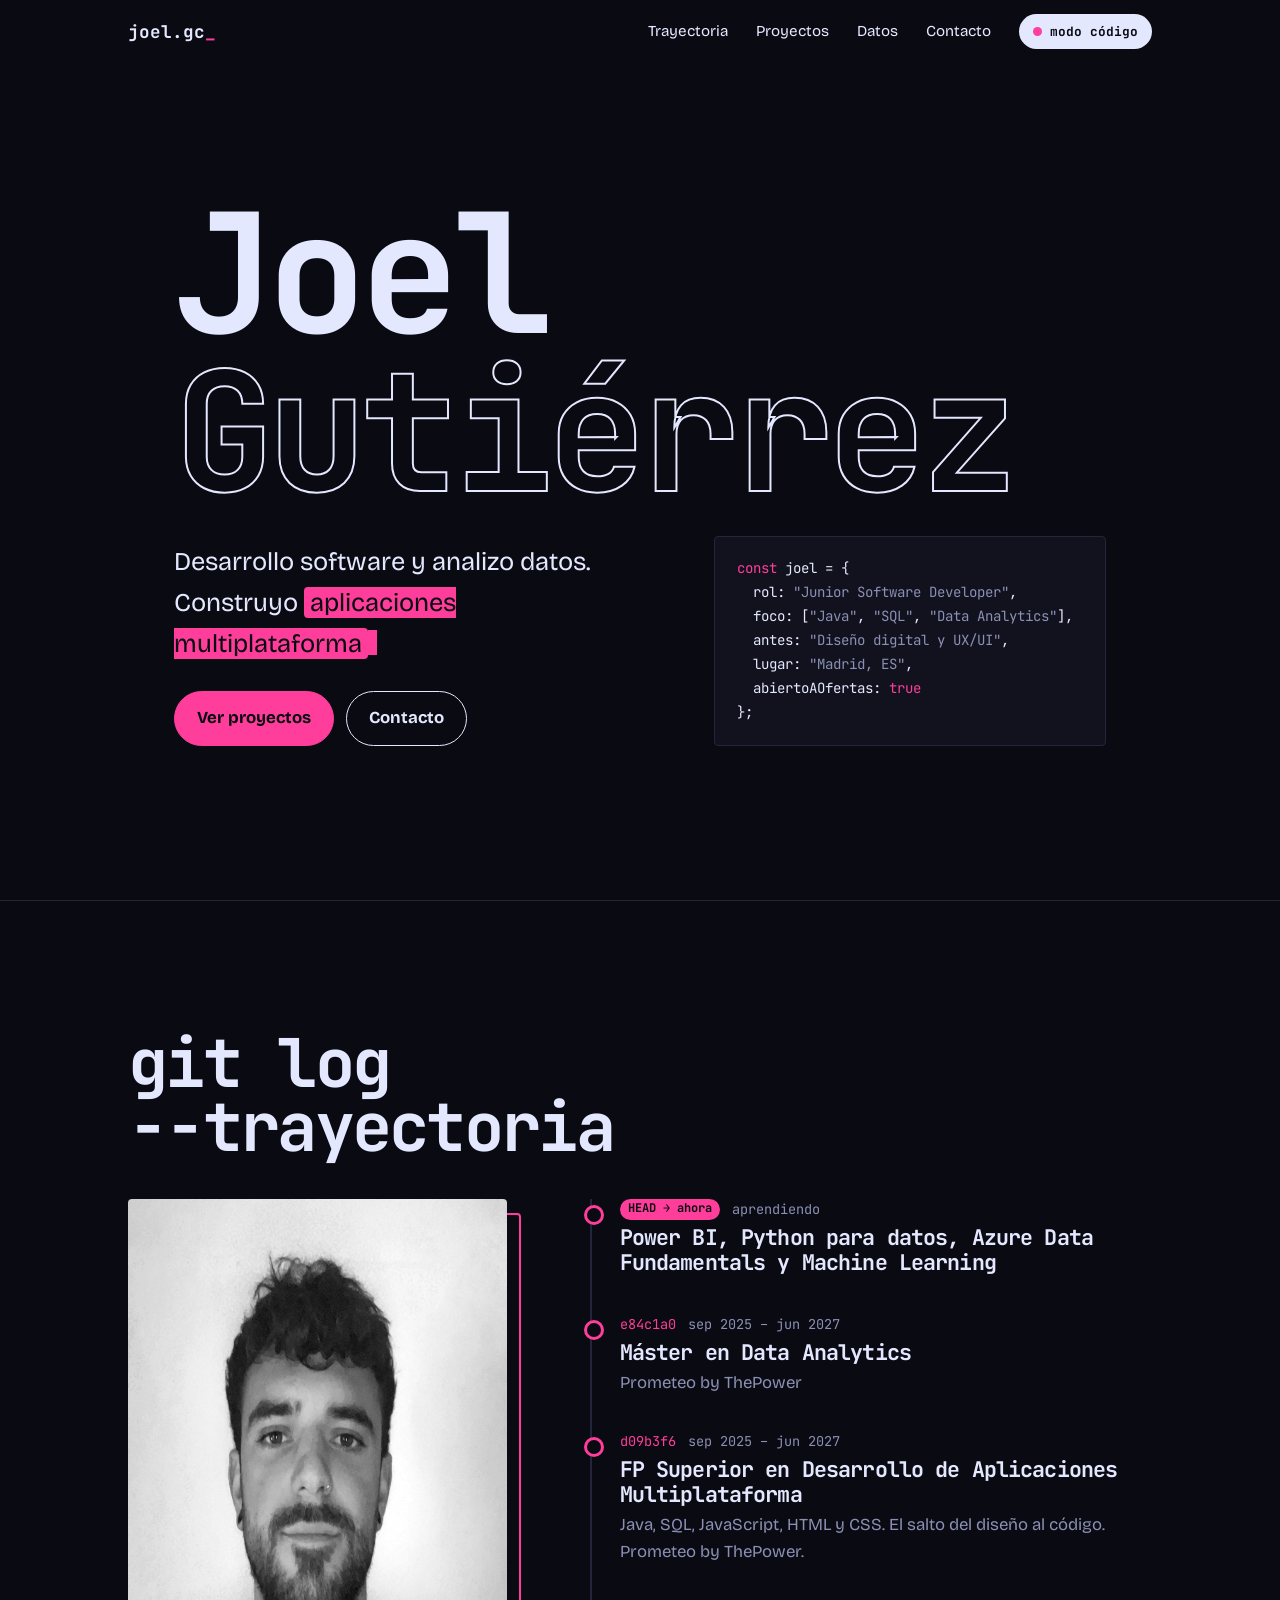
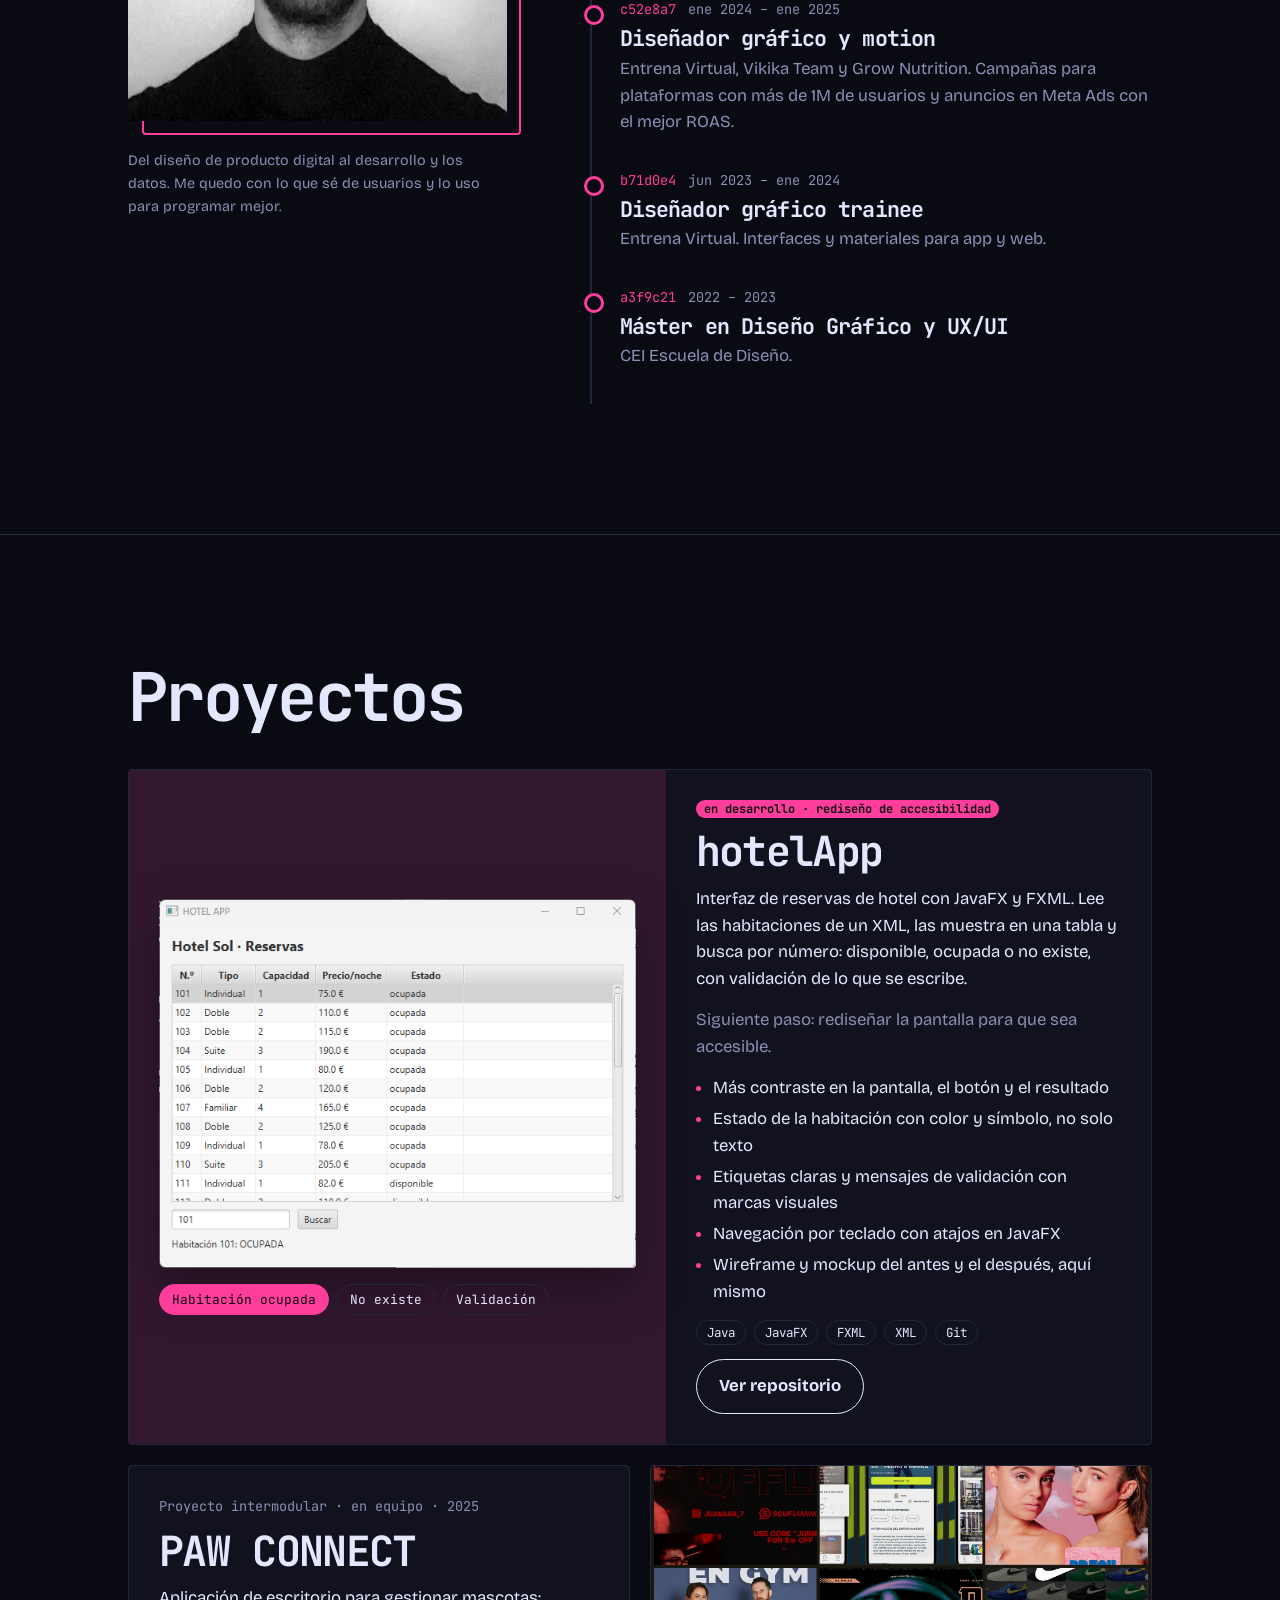
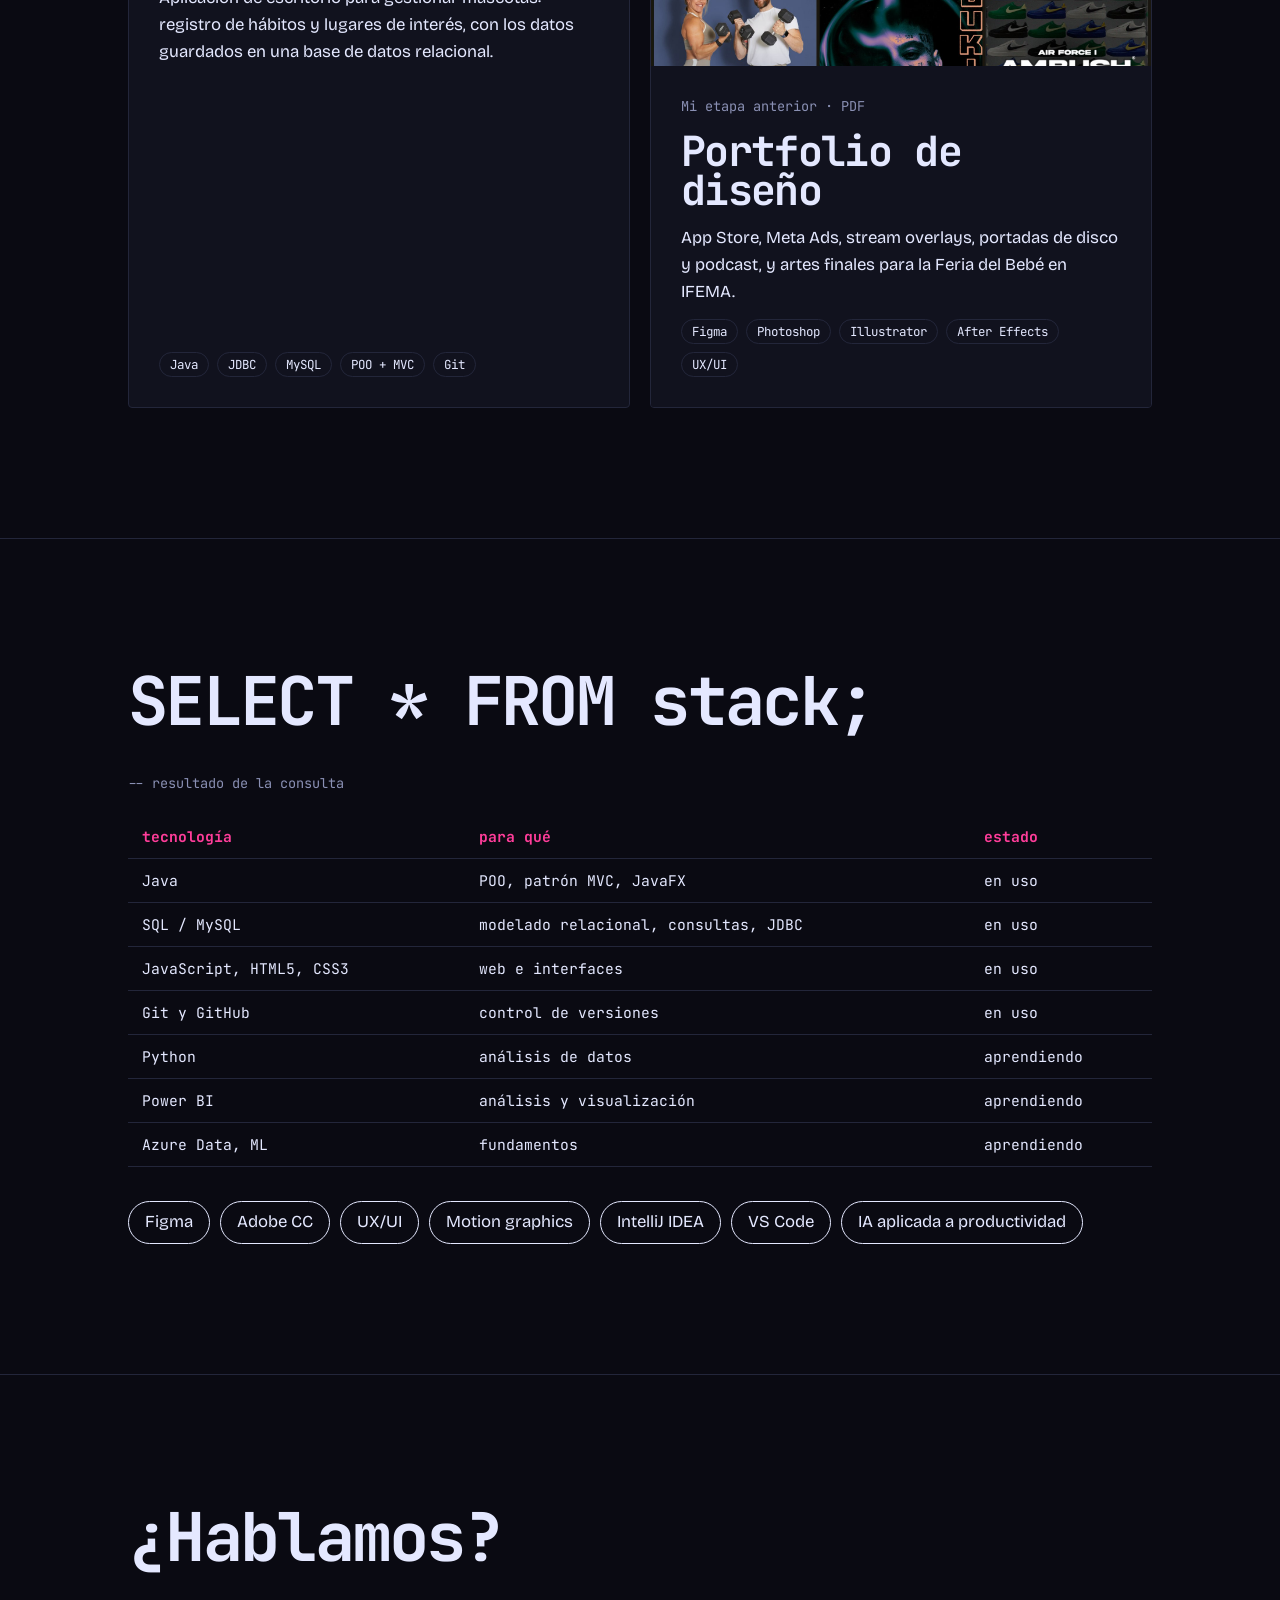
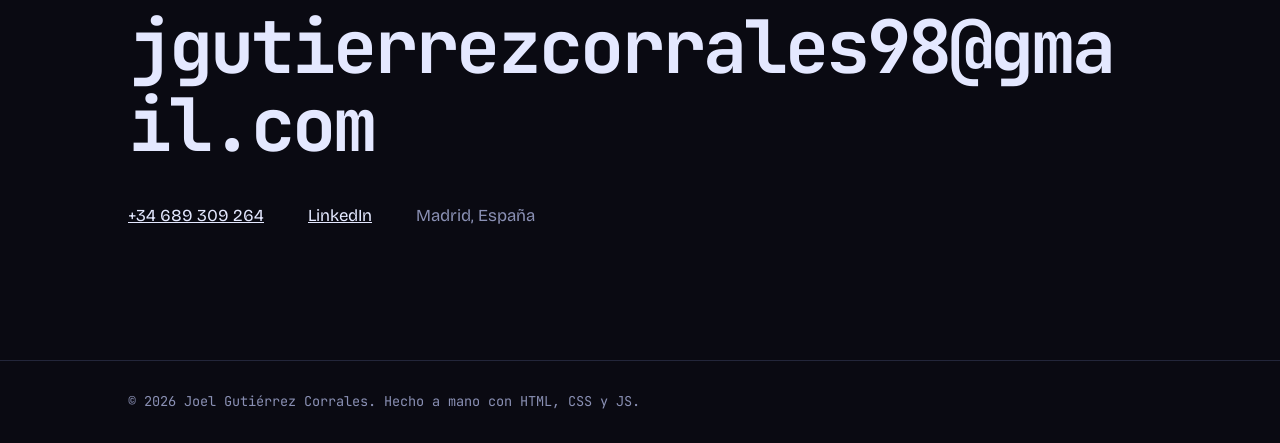
==== index.html @ 2c51050c "nuevo Portfolio betaversion" ====
<!DOCTYPE html>
<html lang="es" data-mode="code">
<head>
<meta charset="utf-8">
<meta name="viewport" content="width=device-width, initial-scale=1">
<title>Joel Gutiérrez · Software, datos y diseño</title>
<meta name="description" content="Junior Software Developer y Data Analytics en formación, con pasado en diseño digital y UX/UI. Madrid.">
<link rel="icon" href="data:image/svg+xml,<svg xmlns='http://www.w3.org/2000/svg' viewBox='0 0 100 100'><text y='.9em' font-size='90'>⌨️</text></svg>">
<link rel="preconnect" href="https://fonts.googleapis.com">
<link rel="preconnect" href="https://fonts.gstatic.com" crossorigin>
<link href="https://fonts.googleapis.com/css2?family=JetBrains+Mono:wght@400;700&family=Bricolage+Grotesque:opsz,wght@12..96,400;12..96,800&display=swap" rel="stylesheet">
<link rel="stylesheet" href="css/style.css">
</head>
<body>
<div id="bar"></div><div id="dot"></div><div id="ring"></div>
<div id="load"><pre><b>$</b> javac Portfolio.java<br><b>$</b> java Portfolio<br><span id="pc">cargando… 0%</span></pre></div>

<nav><div class="wrap">
  <a class="logo" href="#top">joel.gc<span style="color:var(--ac)">_</span></a>
  <div class="links">
    <a class="h" href="#trayectoria">Trayectoria</a><a class="h" href="#proyectos">Proyectos</a><a class="h" href="#datos">Datos</a><a href="#contacto">Contacto</a>
    <button id="mode" type="button" aria-label="Cambiar entre modo código y modo diseño"><i></i><span id="ml">modo código</span></button>
  </div>
</div></nav>

<main id="top">
<section class="hero"><div class="wrap">
  <h1><span>Joel</span><span class="l2">Gutiérrez</span></h1>
  <div class="grid2">
    <div>
      <p class="type">Desarrollo software y analizo datos. <br>Construyo <em id="tw"></em><span class="caret"></span></p>
      <div class="cta"><a class="btn p" href="#proyectos">Ver proyectos</a><a class="btn" href="#contacto">Contacto</a></div>
    </div>
    <pre class="code" aria-label="Resumen en código"><span class="k">const</span> joel = {
  rol: <span class="s">"Junior Software Developer"</span>,
  foco: [<span class="s">"Java"</span>, <span class="s">"SQL"</span>, <span class="s">"Data Analytics"</span>],
  antes: <span class="s">"Diseño digital y UX/UI"</span>,
  lugar: <span class="s">"Madrid, ES"</span>,
  abiertoAOfertas: <span class="k">true</span>
};</pre>
  </div>
</div></section>

<section id="trayectoria"><div class="wrap">
  <h2>git log<br>--trayectoria</h2>
  <div class="tray">
    <figure class="ph"><div><img src="assets/foto.png" alt="Retrato de Joel Gutiérrez" width="536" height="522"></div>
      <p class="mut">Del diseño de producto digital al desarrollo y los datos. Me quedo con lo que sé de usuarios y lo uso para programar mejor.</p></figure>
    <ol class="log" reversed>
      <li><div class="meta mono"><span class="head">HEAD → ahora</span><span class="mut">aprendiendo</span></div>
        <h3>Power BI, Python para datos, Azure Data Fundamentals y Machine Learning</h3></li>
      <li><div class="meta mono"><span class="hash">e84c1a0</span><span class="mut">sep 2025 – jun 2027</span></div>
        <h3>Máster en Data Analytics</h3><p class="mut">Prometeo by ThePower</p></li>
      <li><div class="meta mono"><span class="hash">d09b3f6</span><span class="mut">sep 2025 – jun 2027</span></div>
        <h3>FP Superior en Desarrollo de Aplicaciones Multiplataforma</h3><p class="mut">Java, SQL, JavaScript, HTML y CSS. El salto del diseño al código. Prometeo by ThePower.</p></li>
      <li><div class="meta mono"><span class="hash">c52e8a7</span><span class="mut">ene 2024 – ene 2025</span></div>
        <h3>Diseñador gráfico y motion</h3><p class="mut">Entrena Virtual, Vikika Team y Grow Nutrition. Campañas para plataformas con más de 1M de usuarios y anuncios en Meta Ads con el mejor ROAS.</p></li>
      <li><div class="meta mono"><span class="hash">b71d0e4</span><span class="mut">jun 2023 – ene 2024</span></div>
        <h3>Diseñador gráfico trainee</h3><p class="mut">Entrena Virtual. Interfaces y materiales para app y web.</p></li>
      <li><div class="meta mono"><span class="hash">a3f9c21</span><span class="mut">2022 – 2023</span></div>
        <h3>Máster en Diseño Gráfico y UX/UI</h3><p class="mut">CEI Escuela de Diseño.</p></li>
    </ol>
  </div>
</div></section>

<section id="proyectos"><div class="wrap">
  <h2>Proyectos</h2>
  <div class="pg">
    <article class="card flat hotel">
      <div class="shot">
        <img id="shot" src="assets/hotelapp-ocupada.png" alt="HotelApp: la búsqueda de la habitación 101 indica que está ocupada" width="602" height="467">
        <div class="tabs" role="group" aria-label="Capturas de HotelApp">
          <button type="button" aria-pressed="true" data-src="assets/hotelapp-ocupada.png" data-alt="HotelApp: la búsqueda de la habitación 101 indica que está ocupada">Habitación ocupada</button>
          <button type="button" aria-pressed="false" data-src="assets/hotelapp-no-existe.png" data-alt="HotelApp: la búsqueda de la habitación 206 indica que no existe">No existe</button>
          <button type="button" aria-pressed="false" data-src="assets/hotelapp-validacion.png" data-alt="HotelApp: el texto ABC no es un número válido y se muestra un error">Validación</button>
        </div>
      </div>
      <div class="info">
        <span class="head st">en desarrollo · rediseño de accesibilidad</span>
        <h3>hotelApp</h3>
        <p>Interfaz de reservas de hotel con JavaFX y FXML. Lee las habitaciones de un XML, las muestra en una tabla y busca por número: disponible, ocupada o no existe, con validación de lo que se escribe.</p>
        <p class="mut">Siguiente paso: rediseñar la pantalla para que sea accesible.</p>
        <ul class="plan">
          <li>Más contraste en la pantalla, el botón y el resultado</li>
          <li>Estado de la habitación con color y símbolo, no solo texto</li>
          <li>Etiquetas claras y mensajes de validación con marcas visuales</li>
          <li>Navegación por teclado con atajos en JavaFX</li>
          <li>Wireframe y mockup del antes y el después, aquí mismo</li>
        </ul>
        <div class="tags"><span>Java</span><span>JavaFX</span><span>FXML</span><span>XML</span><span>Git</span></div>
        <a class="btn" href="https://github.com/joel-gc98/hotelApp" target="_blank" rel="noopener">Ver repositorio</a>
      </div>
    </article>
    <a class="card" data-cur="Ver repo" href="https://github.com/supreme-greg/proyecto-intermodular-daniel-joel-german" target="_blank" rel="noopener">
      <span class="mono mut">Proyecto intermodular · en equipo · 2025</span>
      <h3>PAW CONNECT</h3>
      <p>Aplicación de escritorio para gestionar mascotas: registro de hábitos y lugares de interés, con los datos guardados en una base de datos relacional.</p>
      <div class="tags"><span>Java</span><span>JDBC</span><span>MySQL</span><span>POO + MVC</span><span>Git</span></div>
    </a>
    <a class="card thumb" data-cur="Abrir PDF" href="assets/portfolio-diseno-joel-gutierrez.pdf" target="_blank" rel="noopener">
      <img src="assets/portfolio-cover.jpg" alt="Selección de trabajos de diseño: overlays, app, portadas y anuncios" loading="lazy">
      <div>
        <span class="mono mut">Mi etapa anterior · PDF</span>
        <h3>Portfolio de diseño</h3>
        <p>App Store, Meta Ads, stream overlays, portadas de disco y podcast, y artes finales para la Feria del Bebé en IFEMA.</p>
        <div class="tags"><span>Figma</span><span>Photoshop</span><span>Illustrator</span><span>After Effects</span><span>UX/UI</span></div>
      </div>
    </a>
  </div>
</div></section>

<section id="datos"><div class="wrap">
  <h2>SELECT * FROM stack;</h2>
  <p class="mono mut q">-- resultado de la consulta</p>
  <div class="tw"><table>
    <thead><tr><th>tecnología</th><th>para qué</th><th>estado</th></tr></thead>
    <tbody>
      <tr><td>Java</td><td>POO, patrón MVC, JavaFX</td><td>en uso</td></tr>
      <tr><td>SQL / MySQL</td><td>modelado relacional, consultas, JDBC</td><td>en uso</td></tr>
      <tr><td>JavaScript, HTML5, CSS3</td><td>web e interfaces</td><td>en uso</td></tr>
      <tr><td>Git y GitHub</td><td>control de versiones</td><td>en uso</td></tr>
      <tr><td>Python</td><td>análisis de datos</td><td>aprendiendo</td></tr>
      <tr><td>Power BI</td><td>análisis y visualización</td><td>aprendiendo</td></tr>
      <tr><td>Azure Data, ML</td><td>fundamentos</td><td>aprendiendo</td></tr>
    </tbody>
  </table></div>
  <div class="chips"><span>Figma</span><span>Adobe CC</span><span>UX/UI</span><span>Motion graphics</span><span>IntelliJ IDEA</span><span>VS Code</span><span>IA aplicada a productividad</span></div>
</div></section>

<section id="contacto"><div class="wrap">
  <h2>¿Hablamos?</h2>
  <a class="mail" data-cur="Escribir" href="mailto:jgutierrezcorrales98@gmail.com">jgutierrezcorrales98@gmail.com</a>
  <div class="cl"><a href="tel:+34689309264">+34 689 309 264</a><a href="https://www.linkedin.com/in/joel-gutierrez-corrales/" target="_blank" rel="noopener">LinkedIn</a><span class="mut">Madrid, España</span></div>
</div></section>
</main>
<footer><div class="wrap mono mut">© 2026 Joel Gutiérrez Corrales. Hecho a mano con HTML, CSS y JS.</div></footer>

<script src="js/main.js"></script>
</body>
</html>
---- css/style.css ----
:root{--bg:#0a0a12;--fg:#e4e8ff;--mut:#8a90b4;--line:#23263a;--ac:#ff3d9a;--onac:#0a0a12;--card:#11121e;
--disp:'JetBrains Mono',ui-monospace,Menlo,monospace;--body:'Bricolage Grotesque',system-ui,sans-serif;--dw:700;--ls:-.04em;--r:4px;color-scheme:dark}
[data-mode=design]{--bg:#f1f0ec;--fg:#0a0a14;--mut:#55556a;--line:#c9c7bf;--ac:#2332ff;--onac:#fff;--card:#fbfaf7;
--disp:'Bricolage Grotesque',system-ui,sans-serif;--dw:800;--ls:-.055em;--r:28px;color-scheme:light}
*{box-sizing:border-box;margin:0}
html{scroll-behavior:smooth}
body{background:var(--bg);color:var(--fg);font:400 1.05rem/1.6 var(--body);transition:background .3s,color .3s;overflow-x:hidden}
::selection{background:var(--ac);color:var(--onac)}
a{color:inherit}
:focus-visible{outline:2px solid var(--ac);outline-offset:3px}
.wrap{max-width:1120px;margin:0 auto;padding:0 clamp(20px,5vw,48px)}
h1,h2,h3{font-family:var(--disp);font-weight:var(--dw);letter-spacing:var(--ls);line-height:.95}
h2{font-size:clamp(2.2rem,6vw,4.2rem);margin-bottom:2.5rem}
section{padding:clamp(70px,11vw,130px) 0;border-top:1px solid var(--line)}
.mono{font-family:'JetBrains Mono',ui-monospace,monospace;font-size:.85rem}
.mut{color:var(--mut)}

/* cursor */
.has-cursor,.has-cursor *{cursor:none!important}
#dot,#ring{position:fixed;left:0;top:0;pointer-events:none;z-index:200;border-radius:50%;opacity:0;transition:opacity .2s}
#dot{width:8px;height:8px;margin:-4px;background:var(--ac)}
#ring{width:38px;height:38px;margin:-19px;border:1.5px solid var(--ac);transition:width .25s,height .25s,margin .25s,background .25s,opacity .2s;display:grid;place-items:center;font:700 .65rem var(--body);color:var(--onac)}
#ring.big{width:84px;height:84px;margin:-42px;background:var(--ac)}
#ring.on,#dot.on{opacity:1}
#bar{position:fixed;top:0;left:0;height:3px;width:0;background:var(--ac);z-index:150}

/* loader: único momento orquestado */
#load{position:fixed;inset:0;background:var(--bg);z-index:300;display:grid;place-items:center;transition:transform .8s cubic-bezier(.7,0,.2,1)}
#load.out{transform:translateY(-100%)}
#load pre{font:400 1rem/1.7 'JetBrains Mono',monospace;color:var(--fg)}
#load b{color:var(--ac)}

/* nav */
nav{position:fixed;top:0;left:0;right:0;z-index:100;padding:14px 0;mix-blend-mode:normal}
nav .wrap{display:flex;justify-content:space-between;align-items:center;gap:16px}
.logo{font:700 1.1rem var(--disp);text-decoration:none}
.links{display:flex;gap:clamp(12px,3vw,28px);align-items:center;font-size:.95rem}
.links a{text-decoration:none;background:linear-gradient(var(--ac),var(--ac)) 0 100%/0 2px no-repeat;transition:background-size .25s}
.links a:hover{background-size:100% 2px}
#mode{font:700 .8rem 'JetBrains Mono',monospace;background:var(--fg);color:var(--bg);border:0;padding:9px 14px;border-radius:99px;display:flex;gap:8px;align-items:center}
#mode i{width:9px;height:9px;border-radius:50%;background:var(--ac);display:block}

/* hero */
.hero{min-height:100svh;display:flex;align-items:center;border:0;padding:110px 0 70px}
.hero h1{font-size:clamp(3.4rem,13vw,10.5rem);margin:0 0 1.6rem}
.hero h1 span{display:block}
.hero h1 .l2{color:transparent;-webkit-text-stroke:2px var(--fg);transition:color .3s}
.hero h1:hover .l2{color:var(--ac);-webkit-text-stroke-color:var(--ac)}
.grid2{display:grid;grid-template-columns:1.1fr .9fr;gap:clamp(24px,5vw,60px);align-items:end}
.type{font-size:clamp(1.15rem,2.4vw,1.6rem);max-width:30ch;min-height:3.3em}
.type em{font-style:normal;background:var(--ac);color:var(--onac);padding:0 .25em;border-radius:var(--r)}
.caret{display:inline-block;width:.55ch;height:1em;background:var(--ac);vertical-align:-.12em;animation:bl 1s steps(1) infinite}
@keyframes bl{50%{opacity:0}}
.code{background:var(--card);border:1px solid var(--line);border-radius:var(--r);padding:20px 22px;font:400 .88rem/1.7 'JetBrains Mono',monospace;overflow-x:auto;transition:transform .3s}
.code:hover{transform:rotate(-1.2deg) scale(1.02)}
.k{color:var(--ac)}.s{color:var(--mut)}
.cta{display:flex;gap:12px;flex-wrap:wrap;margin-top:1.6rem}
.btn{display:inline-block;text-decoration:none;font-weight:700;padding:13px 22px;border-radius:99px;border:1.5px solid var(--fg);transition:background .2s,color .2s,transform .2s}
.btn:hover{background:var(--fg);color:var(--bg);transform:translateY(-3px)}
.btn.p{background:var(--ac);border-color:var(--ac);color:var(--onac)}
.btn.p:hover{background:var(--fg);border-color:var(--fg);color:var(--bg)}

/* trayectoria */
.tray{display:grid;grid-template-columns:.8fr 1.2fr;gap:clamp(30px,6vw,80px);align-items:start}
.ph{position:sticky;top:90px}
.ph div{position:relative}
.ph div::before{content:"";position:absolute;inset:14px -14px -14px 14px;border:2px solid var(--ac);border-radius:var(--r);transition:inset .3s}
.ph:hover div::before{inset:0}
.ph img{position:relative;width:100%;display:block;border-radius:var(--r);filter:grayscale(1) contrast(1.1);transition:filter .4s}
.ph:hover img,[data-mode=design] .ph img{filter:none}
.ph p{margin-top:28px;font-size:.9rem}
.log{list-style:none;padding:0;border-left:2px solid var(--line);margin-left:6px}
.log li{position:relative;padding:0 0 34px 28px}
.log li::before{content:"";position:absolute;left:-8px;top:6px;width:14px;height:14px;border-radius:50%;background:var(--bg);border:3px solid var(--ac);transition:transform .2s}
.log li:hover::before{transform:scale(1.5);background:var(--ac)}
.log h3{font-size:1.35rem;line-height:1.15;margin:.3rem 0}
.log .meta{display:flex;gap:12px;flex-wrap:wrap}
.hash{color:var(--ac)}
.head{display:inline-block;background:var(--ac);color:var(--onac);padding:1px 8px;border-radius:99px;font:700 .75rem 'JetBrains Mono',monospace}
.log.dsg h3{font-weight:400}

/* proyectos */
.pg{display:grid;grid-template-columns:1fr 1fr;gap:20px}
.card{position:relative;display:flex;flex-direction:column;gap:14px;padding:30px;background:var(--card);border:1px solid var(--line);border-radius:var(--r);text-decoration:none;overflow:hidden;transform:perspective(900px) rotateX(var(--rx,0)) rotateY(var(--ry,0));transition:transform .2s,border-color .2s}
.card::after{content:"";position:absolute;inset:0;background:radial-gradient(380px circle at var(--mx,50%) var(--my,0),color-mix(in srgb,var(--ac) 22%,transparent),transparent 60%);opacity:0;transition:opacity .25s;pointer-events:none}
.card:hover{border-color:var(--ac)}.card:hover::after{opacity:1}
.card h3{font-size:clamp(1.8rem,4vw,2.6rem)}
.tags{display:flex;gap:8px;flex-wrap:wrap;margin-top:auto}
.tags span{font:400 .78rem 'JetBrains Mono',monospace;border:1px solid var(--line);padding:3px 10px;border-radius:99px}
.st{align-self:flex-start}
.hotel{grid-column:1/-1;display:grid;grid-template-columns:1.05fr .95fr;padding:0;gap:0;transform:none}
.hotel .shot{padding:30px;display:flex;flex-direction:column;gap:16px;justify-content:center;background:color-mix(in srgb,var(--ac) 14%,var(--card))}
.hotel .shot img{width:100%;height:auto;display:block;border-radius:var(--r);box-shadow:0 20px 50px rgba(0,0,0,.35);transition:opacity .18s}
.hotel .info{padding:30px;display:flex;flex-direction:column;gap:14px;align-items:flex-start}
.tabs{display:flex;gap:8px;flex-wrap:wrap}
.tabs button{font:400 .8rem 'JetBrains Mono',monospace;background:none;color:var(--fg);border:1px solid var(--line);padding:6px 12px;border-radius:99px;transition:background .2s,color .2s}
.tabs button:hover{border-color:var(--ac)}
.tabs button[aria-pressed=true]{background:var(--ac);border-color:var(--ac);color:var(--onac)}
.plan{padding-left:1.1rem;display:grid;gap:4px}
.plan li::marker{color:var(--ac)}
.thumb{padding:0;gap:0}
.thumb img{width:100%;height:200px;object-fit:cover;display:block;transition:transform .5s}
.thumb:hover img{transform:scale(1.05)}
.thumb>div{padding:30px;display:flex;flex-direction:column;gap:14px;flex:1;position:relative;background:var(--card)}

/* datos */
table{width:100%;border-collapse:collapse;font:400 .92rem 'JetBrains Mono',monospace;margin-top:14px}
th,td{text-align:left;padding:12px 14px;border-bottom:1px solid var(--line)}
th{color:var(--ac);font-weight:700}
tbody tr{transition:background .2s,transform .2s}
tbody tr:hover{background:var(--card);transform:translateX(8px)}
.q{margin-bottom:6px}
.chips{display:flex;gap:10px;flex-wrap:wrap;margin-top:34px}
.chips span{padding:7px 16px;border:1.5px solid var(--fg);border-radius:99px;transition:background .2s,color .2s}
.chips span:hover{background:var(--ac);border-color:var(--ac);color:var(--onac)}
.tw{overflow-x:auto}

/* contacto */
.mail{display:block;font:var(--dw) clamp(1.5rem,6.2vw,4.6rem)/1.05 var(--disp);letter-spacing:var(--ls);text-decoration:none;word-break:break-all;margin:1rem 0 2.5rem}
.mail:hover{color:var(--ac)}
.cl{display:flex;gap:clamp(16px,4vw,44px);flex-wrap:wrap}
footer{padding:30px 0;border-top:1px solid var(--line)}

@media(max-width:820px){.grid2,.tray,.pg,.hotel{grid-template-columns:1fr}.ph{position:static;max-width:340px}.links a.h{display:none}}
@media(prefers-reduced-motion:reduce){*{animation:none!important;transition:none!important}html{scroll-behavior:auto}#load{display:none}}
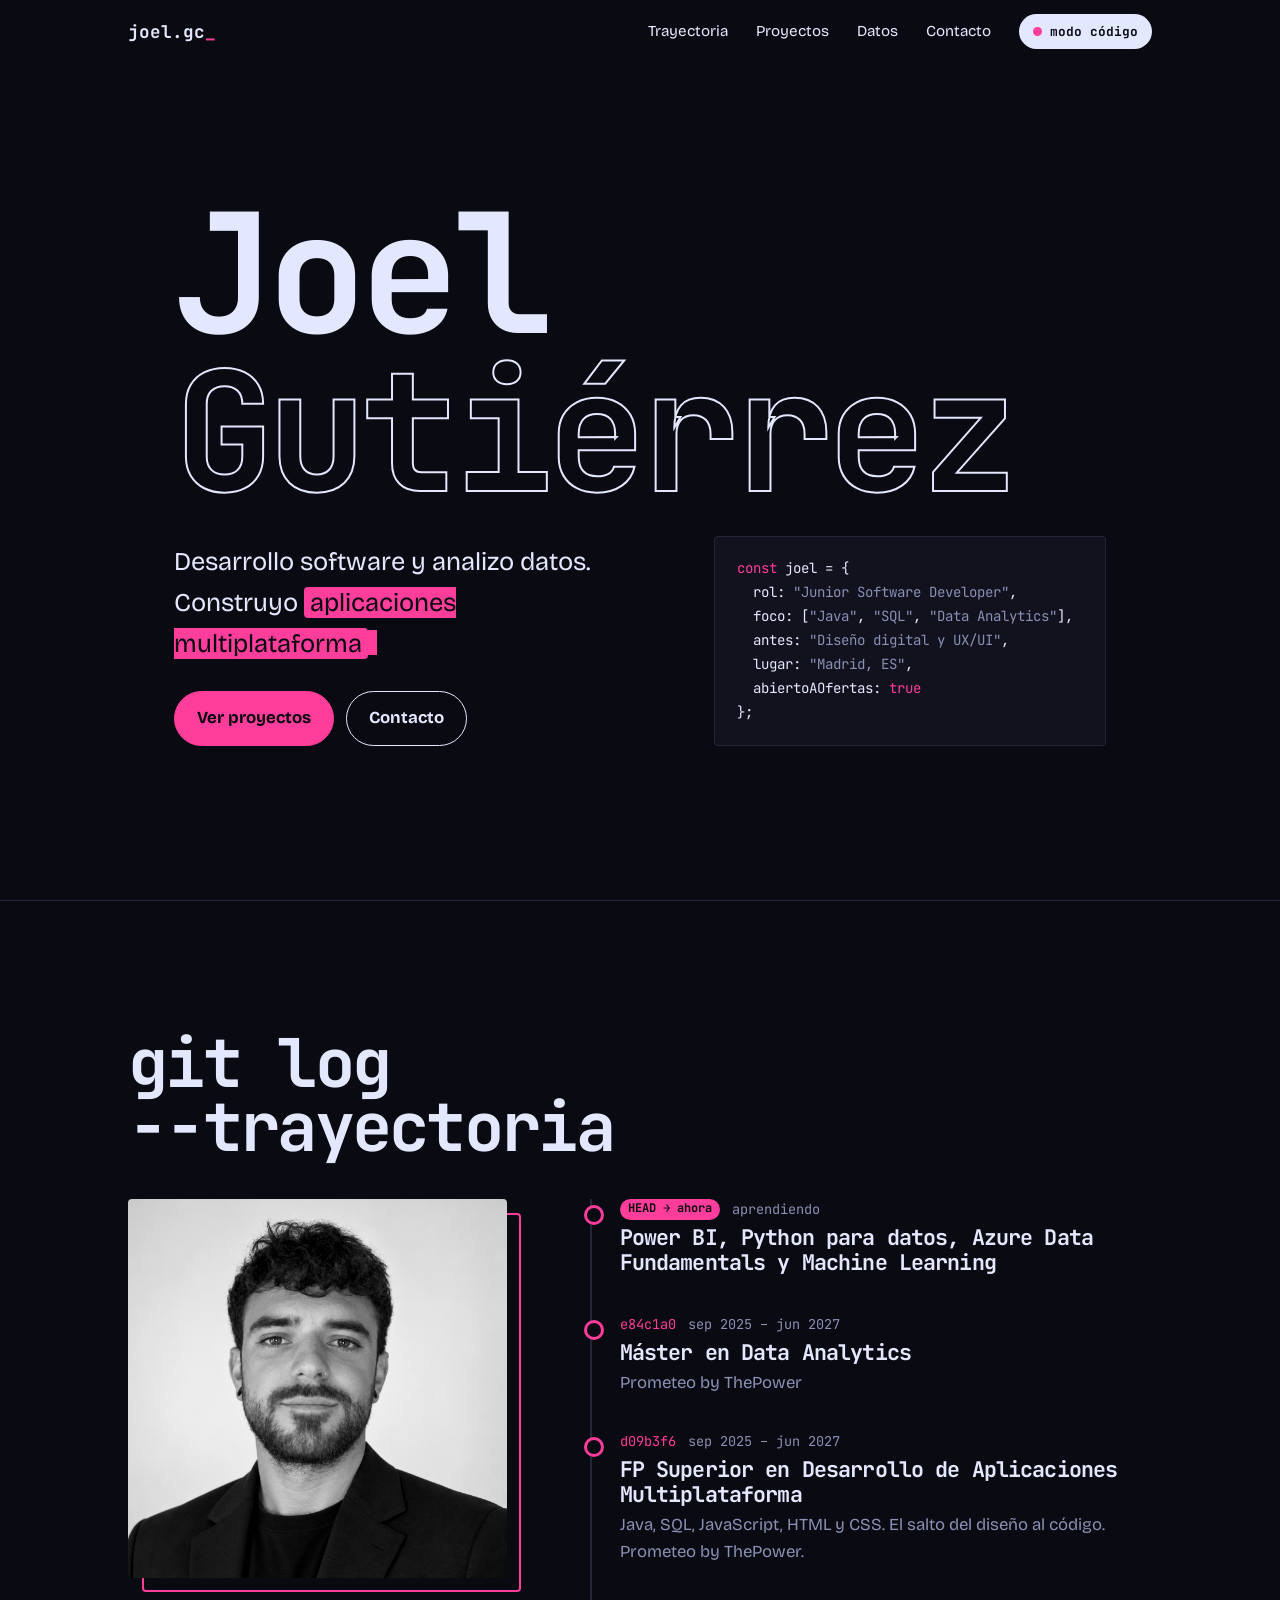
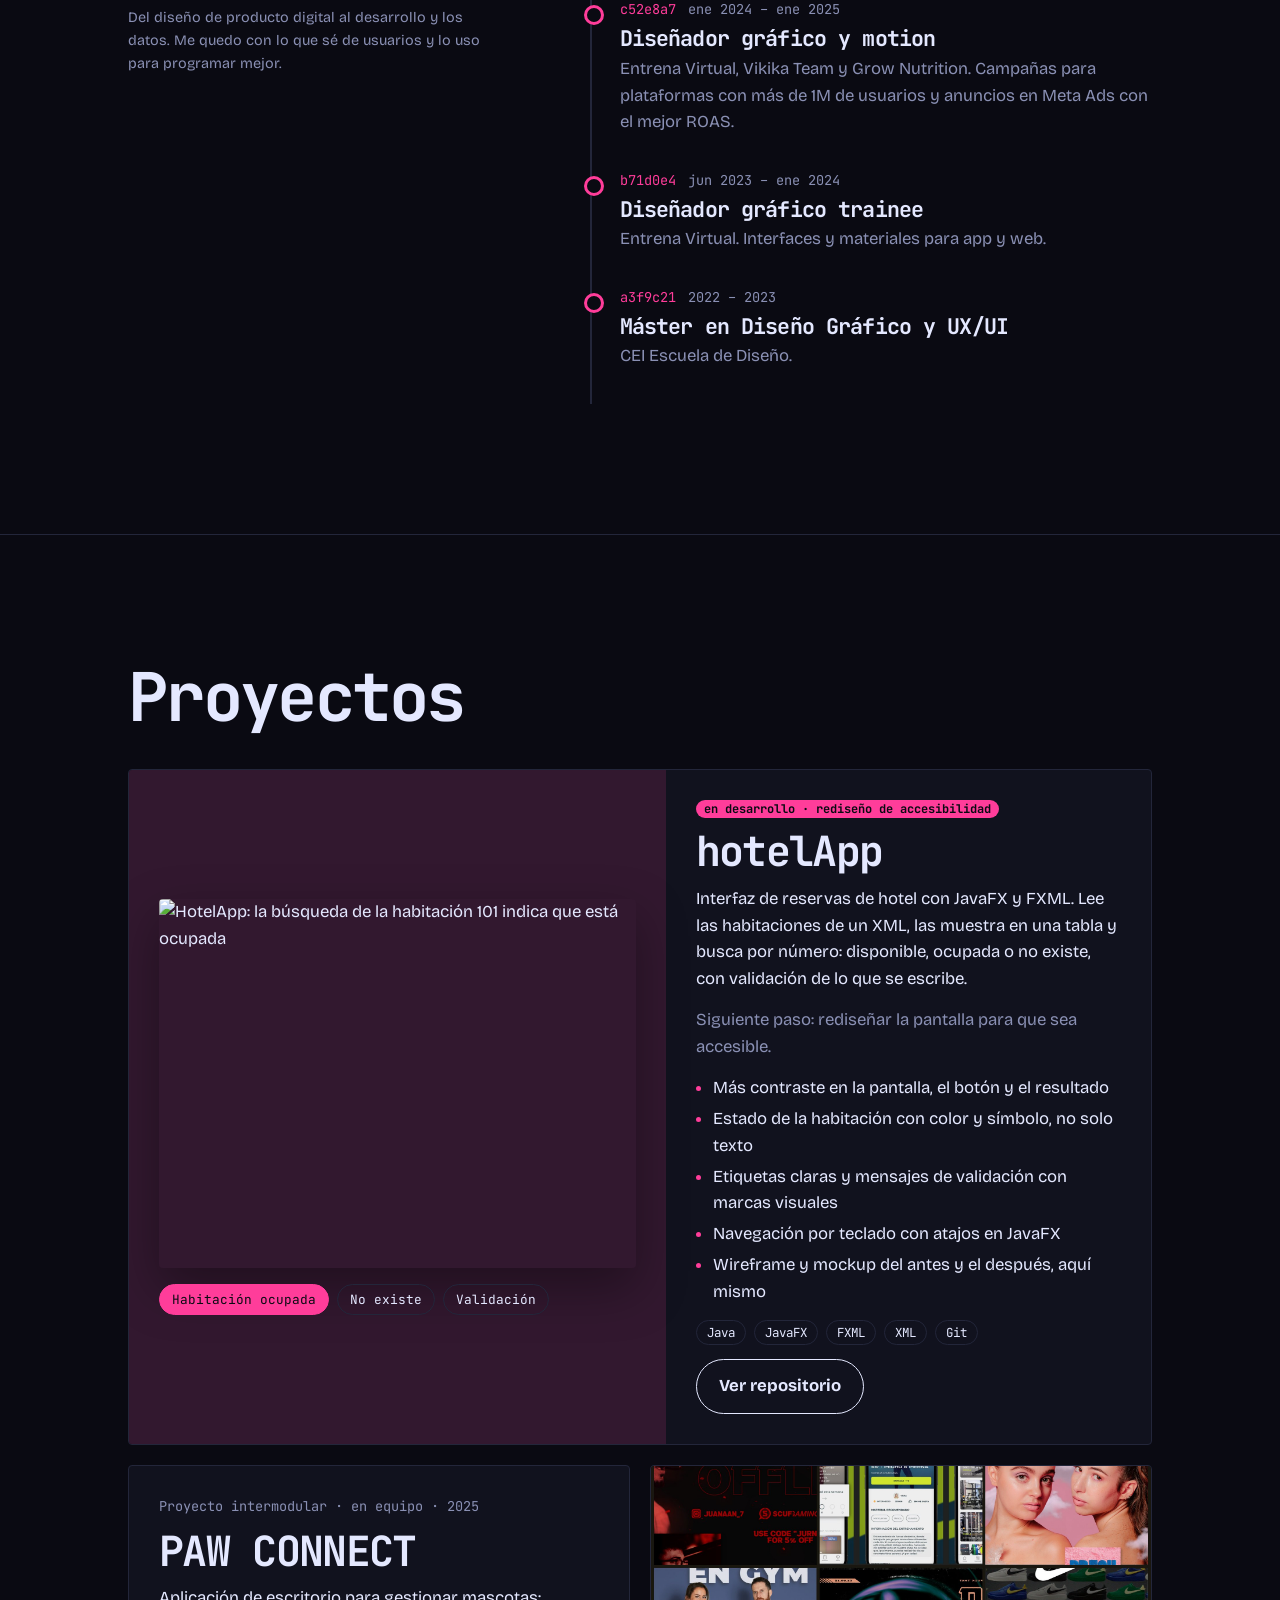
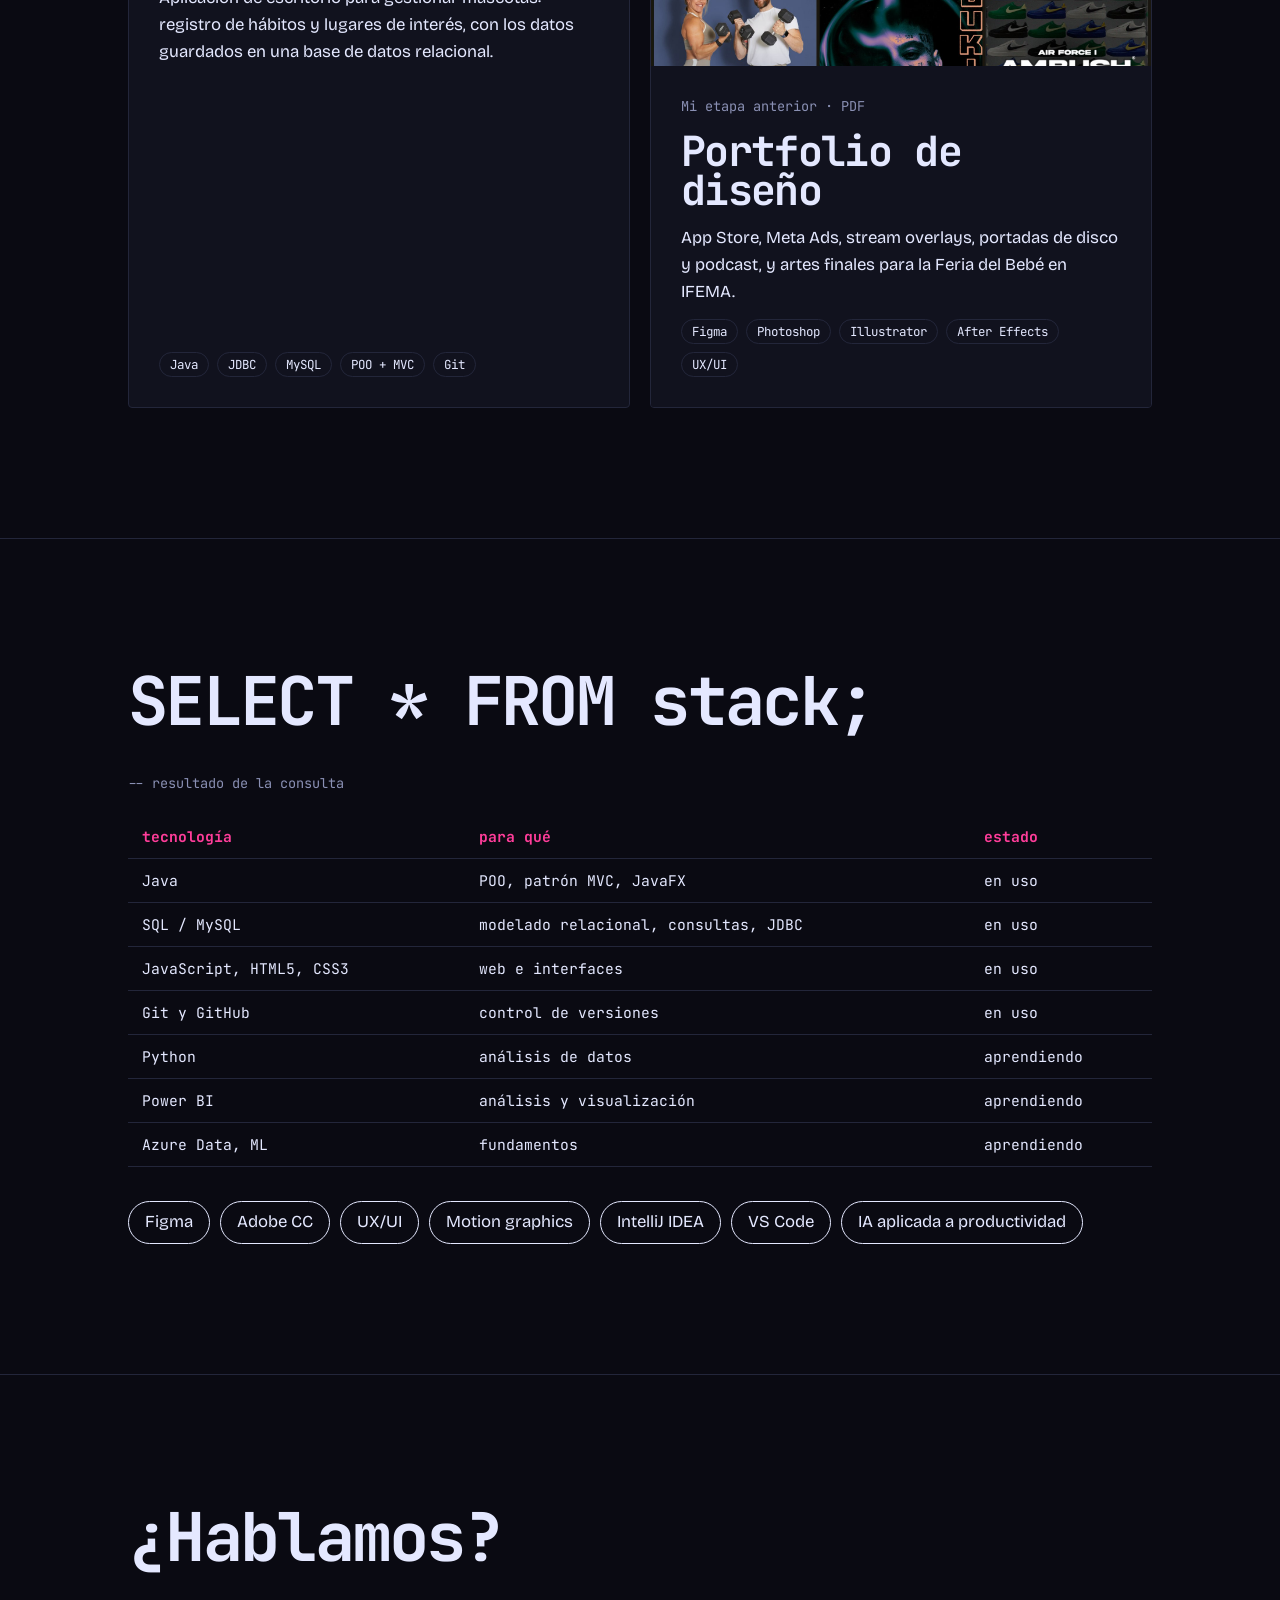
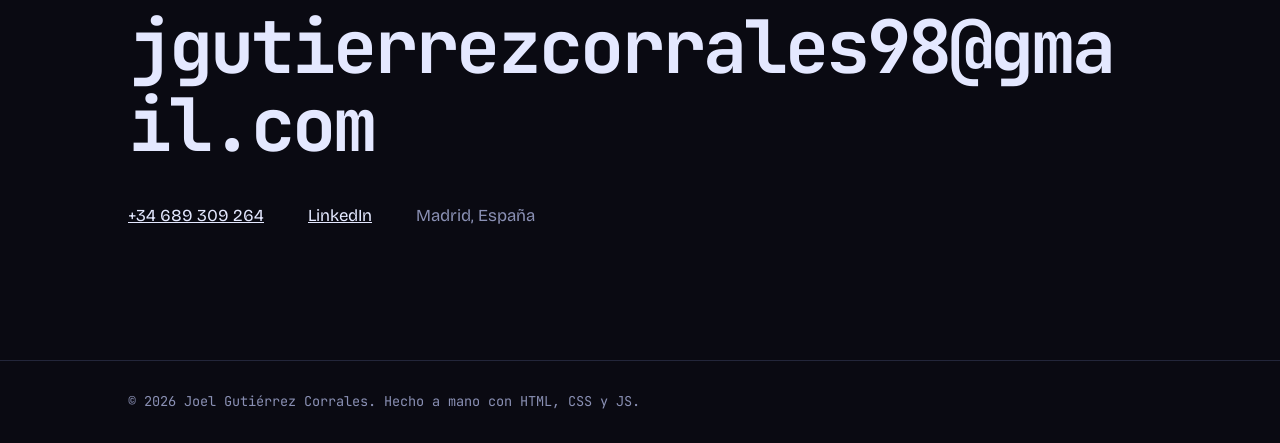
==== commit 6496a651: "Update images and buttons in hotel app section" ====
--- a/index.html
+++ b/index.html
@@ -68,11 +68,11 @@
   <div class="pg">
     <article class="card flat hotel">
       <div class="shot">
-        <img id="shot" src="assets/hotelapp-ocupada.png" alt="HotelApp: la búsqueda de la habitación 101 indica que está ocupada" width="602" height="467">
+        <img id="shot" src="assets/interfaz_final_ocupada.png" alt="HotelApp: la búsqueda de la habitación 101 indica que está ocupada" width="602" height="467">
         <div class="tabs" role="group" aria-label="Capturas de HotelApp">
-          <button type="button" aria-pressed="true" data-src="assets/hotelapp-ocupada.png" data-alt="HotelApp: la búsqueda de la habitación 101 indica que está ocupada">Habitación ocupada</button>
-          <button type="button" aria-pressed="false" data-src="assets/hotelapp-no-existe.png" data-alt="HotelApp: la búsqueda de la habitación 206 indica que no existe">No existe</button>
-          <button type="button" aria-pressed="false" data-src="assets/hotelapp-validacion.png" data-alt="HotelApp: el texto ABC no es un número válido y se muestra un error">Validación</button>
+          <button type="button" aria-pressed="true" data-src="assets/interfaz_final_ocupada.png" data-alt="HotelApp: la búsqueda de la habitación 101 indica que está ocupada">Habitación ocupada</button>
+          <button type="button" aria-pressed="false" data-src="assets/interfaz_final_novalido.png" data-alt="HotelApp: la búsqueda de la habitación 206 indica que no existe">No existe</button>
+          <button type="button" aria-pressed="false" data-src="assets/interfaz_final_disponible.png" data-alt="HotelApp: el texto ABC no es un número válido y se muestra un error">Validación</button>
         </div>
       </div>
       <div class="info">
--- a/css/style.css
+++ b/css/style.css
@@ -66,7 +66,7 @@
 .ph div{position:relative}
 .ph div::before{content:"";position:absolute;inset:14px -14px -14px 14px;border:2px solid var(--ac);border-radius:var(--r);transition:inset .3s}
 .ph:hover div::before{inset:0}
-.ph img{position:relative;width:100%;display:block;border-radius:var(--r);filter:grayscale(1) contrast(1.1);transition:filter .4s}
+.ph img{position:relative;width:100%;height:auto;display:block;border-radius:var(--r);filter:grayscale(1) contrast(1.1);transition:filter .4s}
 .ph:hover img,[data-mode=design] .ph img{filter:none}
 .ph p{margin-top:28px;font-size:.9rem}
 .log{list-style:none;padding:0;border-left:2px solid var(--line);margin-left:6px}
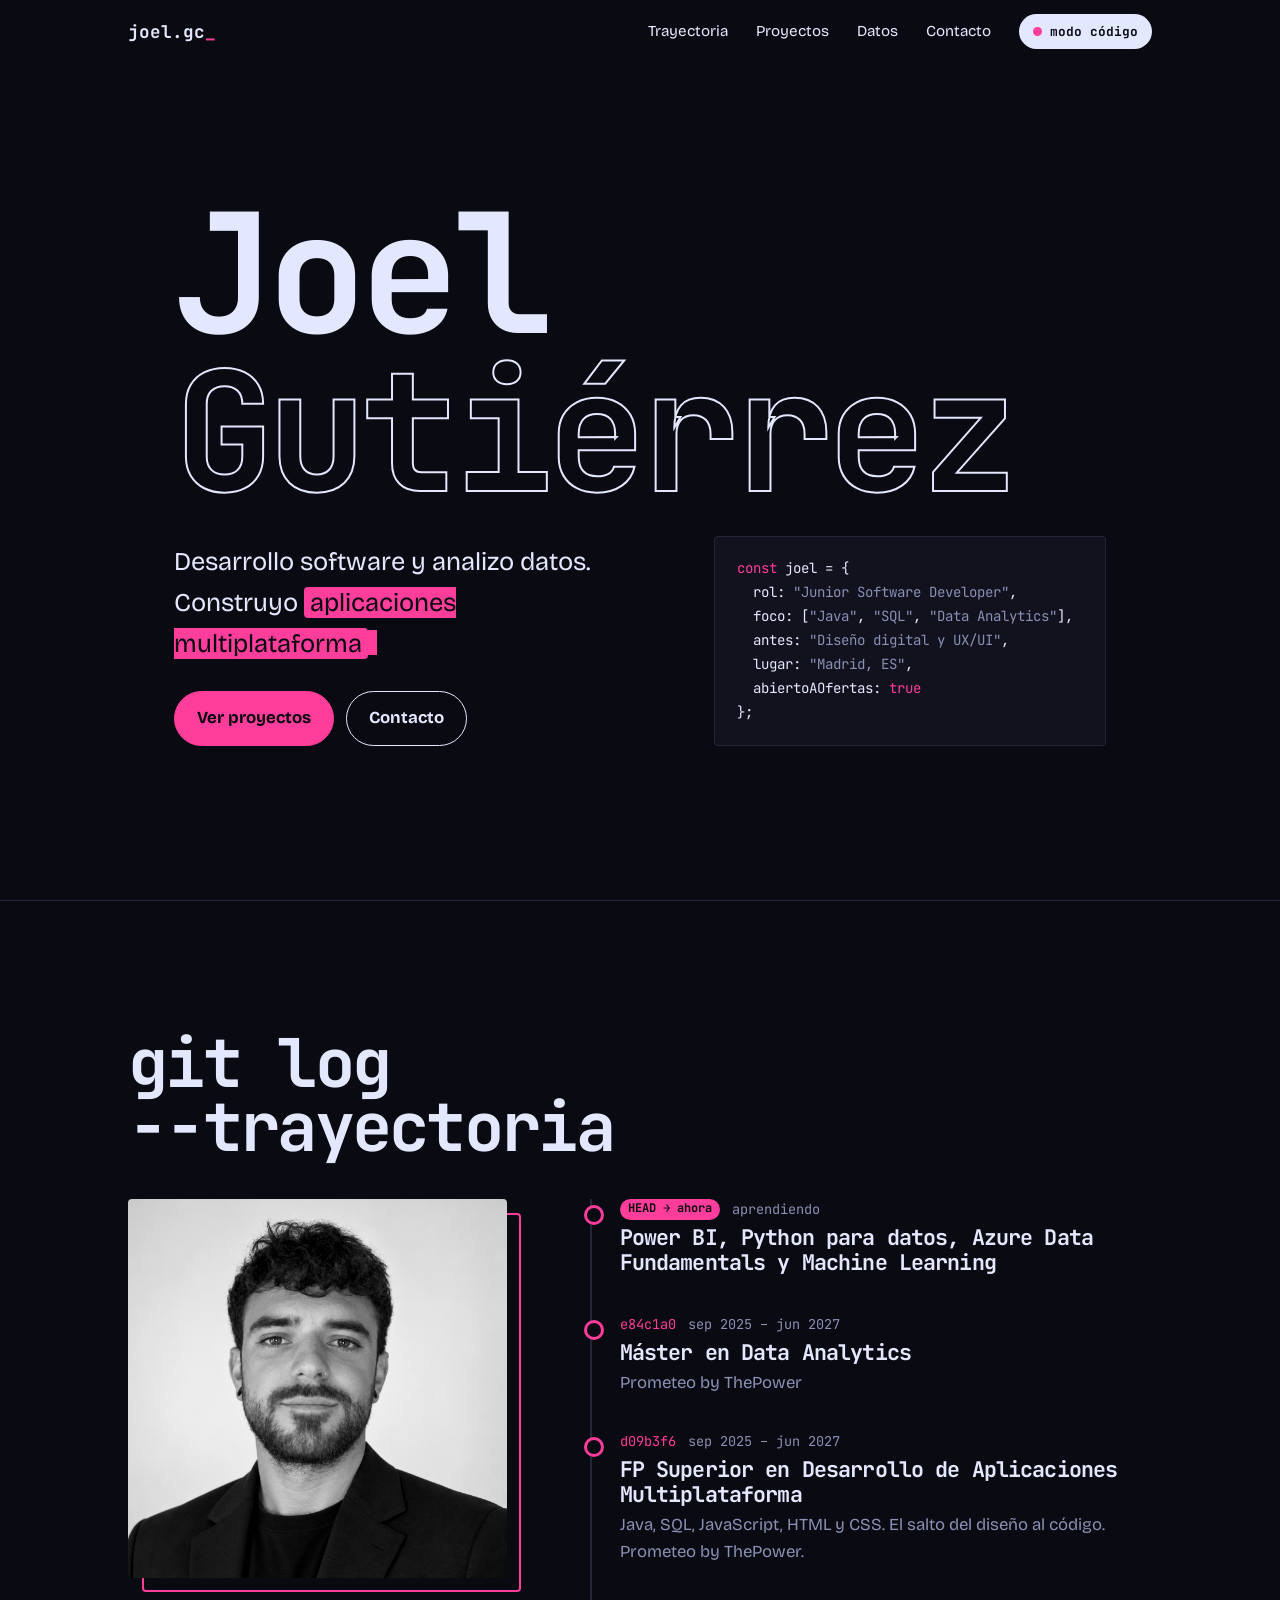
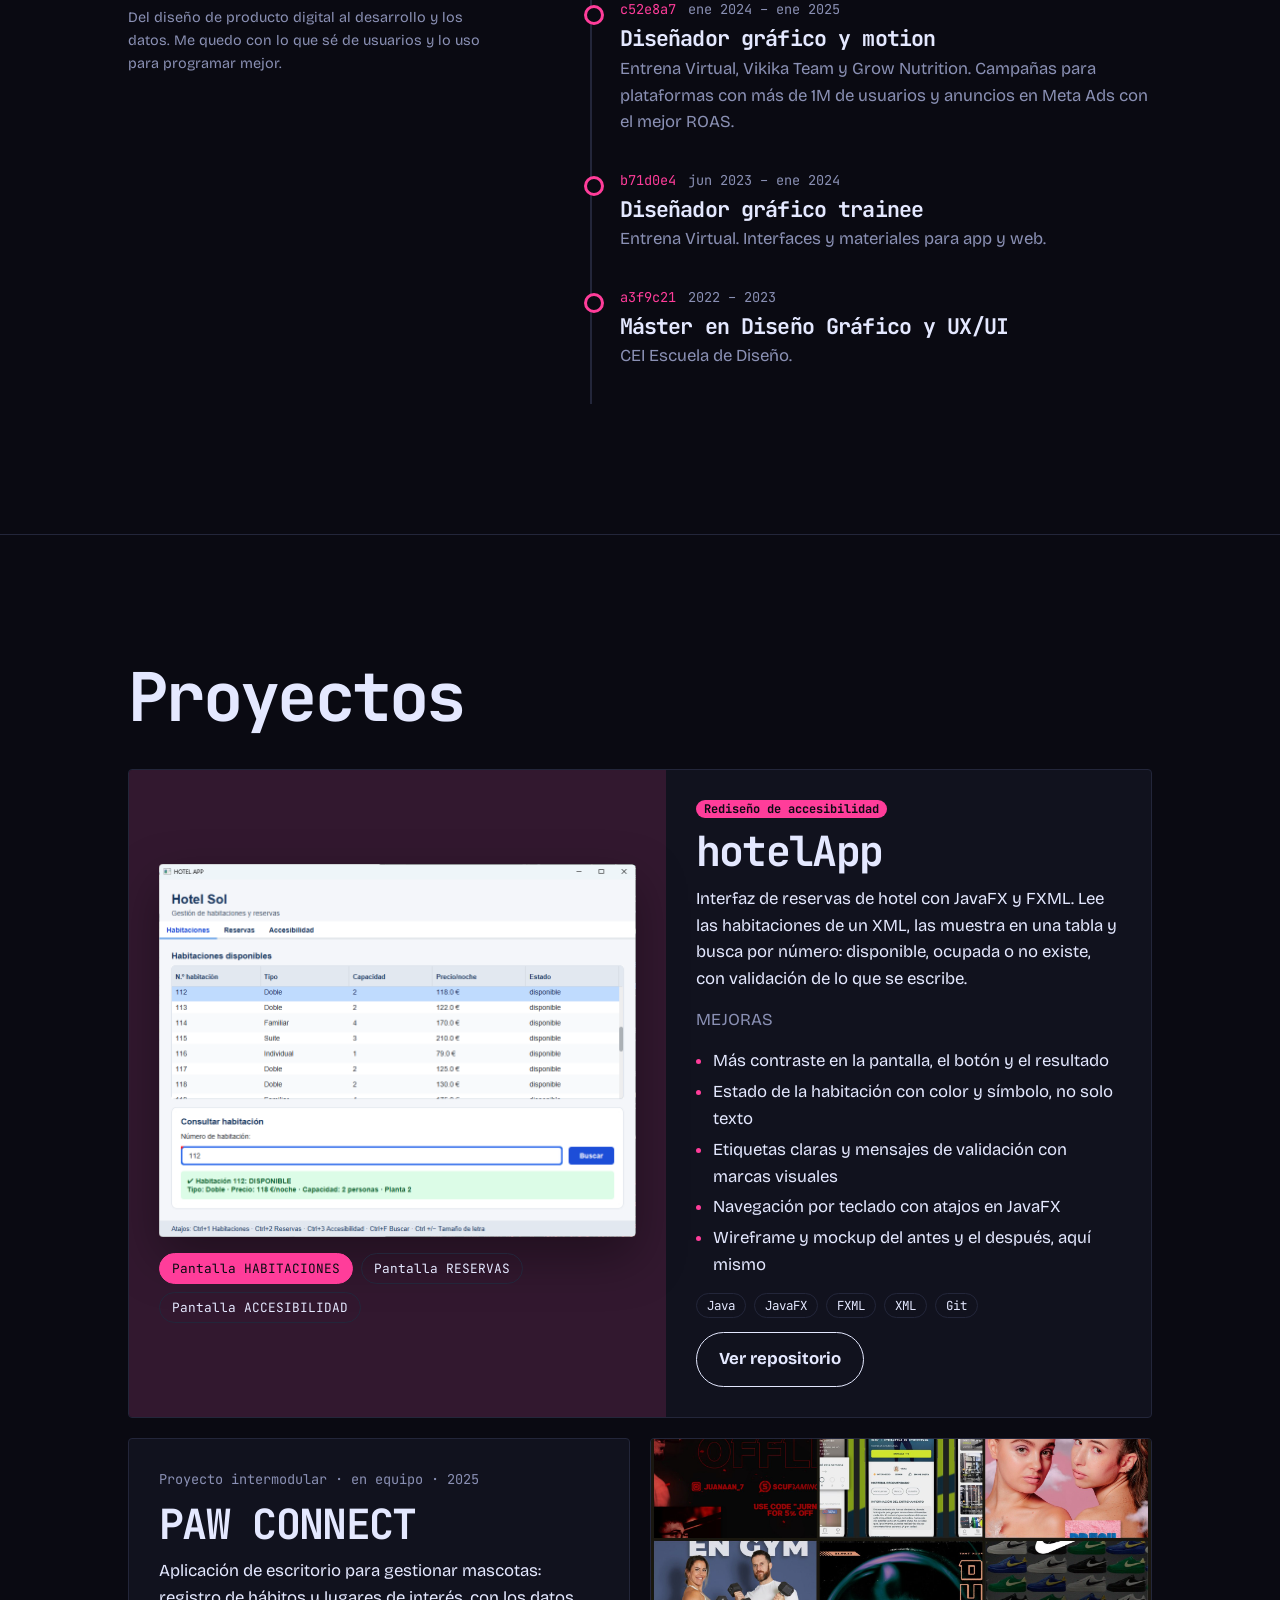
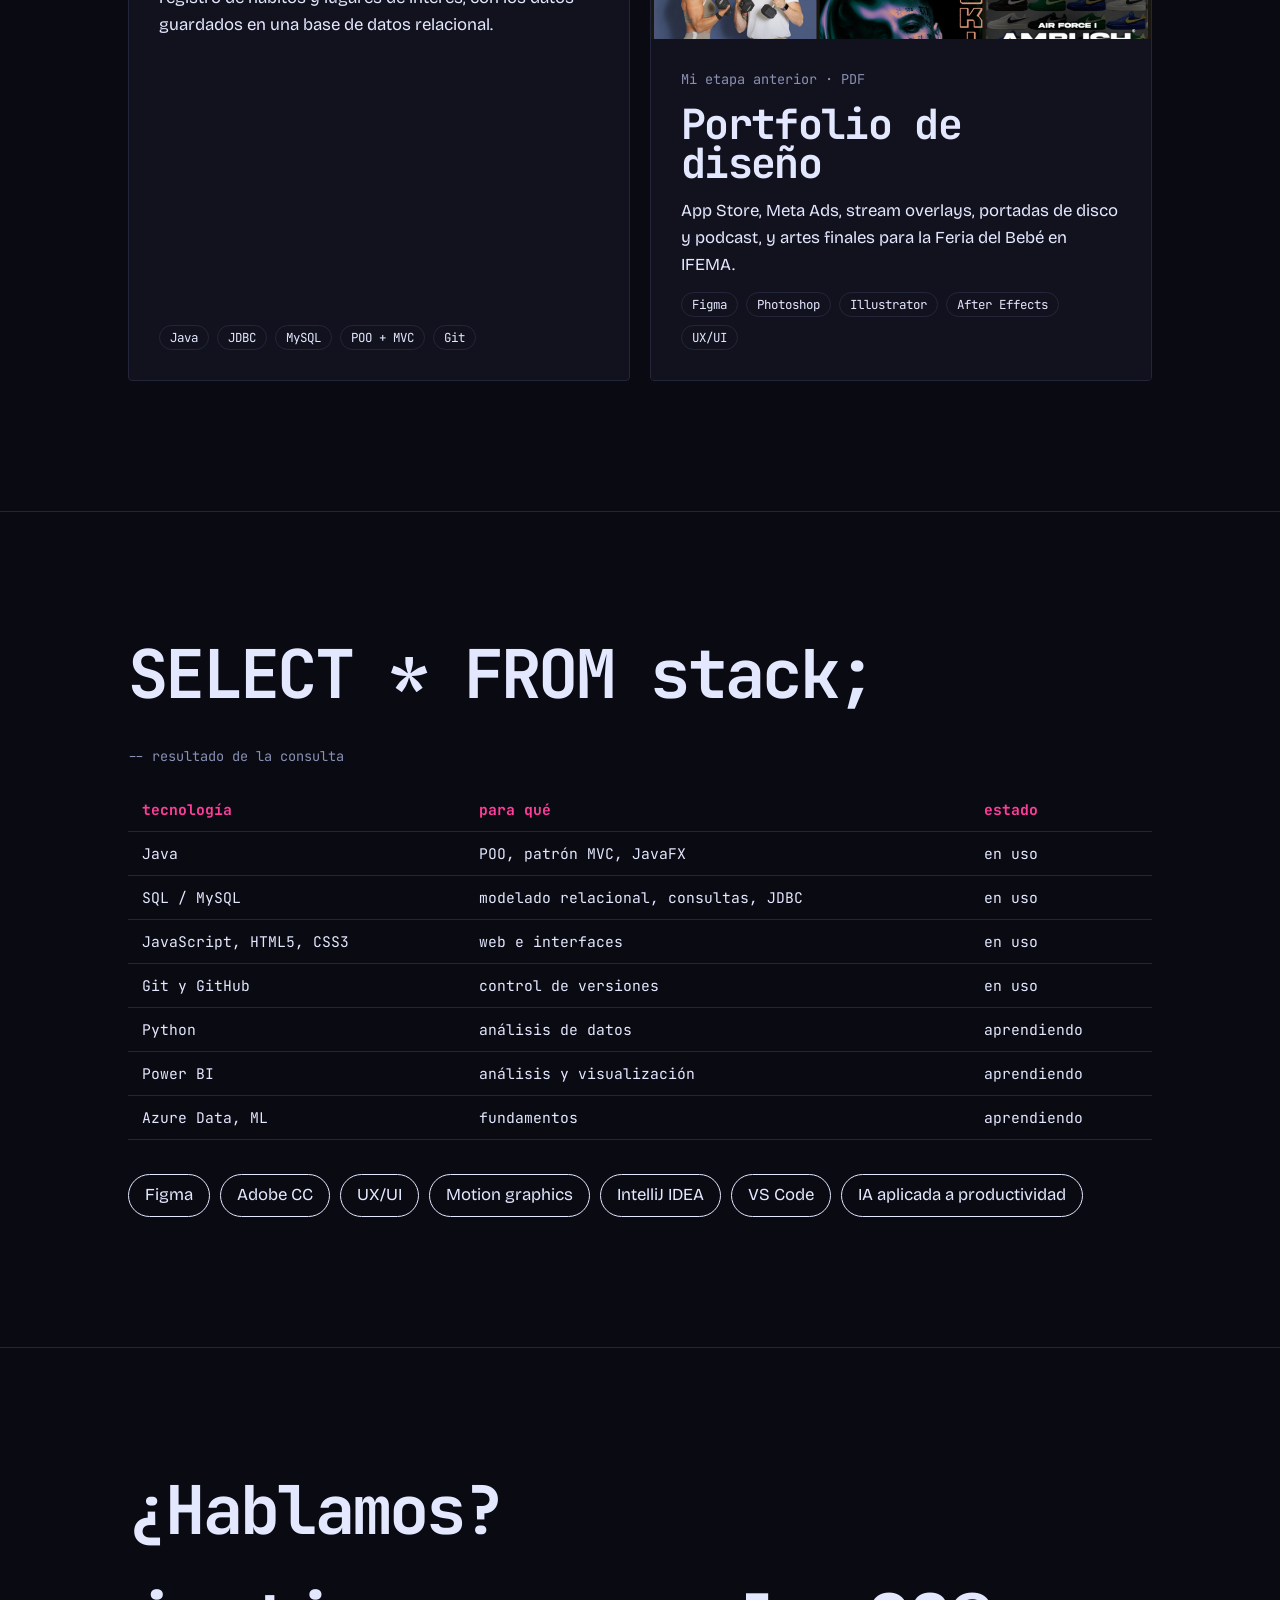
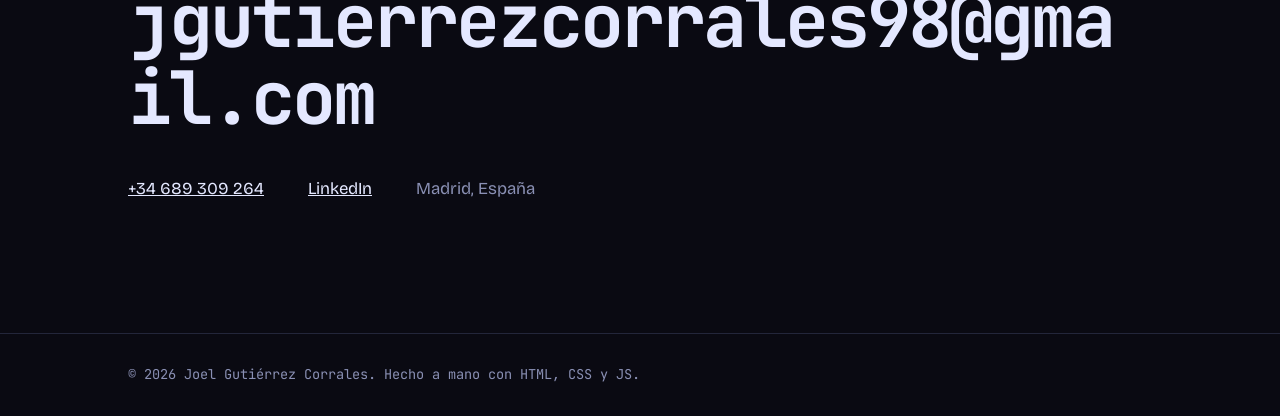
==== commit ce520958: "reestructuracion de carpetas y README añadido" ====
--- a/index.html
+++ b/index.html
@@ -68,18 +68,18 @@
   <div class="pg">
     <article class="card flat hotel">
       <div class="shot">
-        <img id="shot" src="assets/interfaz_final_ocupada.png" alt="HotelApp: la búsqueda de la habitación 101 indica que está ocupada" width="602" height="467">
+        <img id="shot" src="assets/interfaz_final_habitaciones.png" alt="HotelApp: Tabla con los datos de las habitaciones y búsqueda" width="602" height="467">
         <div class="tabs" role="group" aria-label="Capturas de HotelApp">
-          <button type="button" aria-pressed="true" data-src="assets/interfaz_final_ocupada.png" data-alt="HotelApp: la búsqueda de la habitación 101 indica que está ocupada">Habitación ocupada</button>
-          <button type="button" aria-pressed="false" data-src="assets/interfaz_final_novalido.png" data-alt="HotelApp: la búsqueda de la habitación 206 indica que no existe">No existe</button>
-          <button type="button" aria-pressed="false" data-src="assets/interfaz_final_disponible.png" data-alt="HotelApp: el texto ABC no es un número válido y se muestra un error">Validación</button>
+          <button type="button" aria-pressed="true" data-src="assets/interfaz_final_habitaciones.png" data-alt="HotelApp: Tabla con los datos de las habitaciones y búsqueda">Pantalla HABITACIONES</button>
+          <button type="button" aria-pressed="false" data-src="assets/interfaz_final_reservas.png" data-alt="HotelApp: Tabla con los datos de las reservas, con búsqueda, y registro con validación">Pantalla RESERVAS</button>
+          <button type="button" aria-pressed="false" data-src="assets/interfaz_final_accesibilidad.png" data-alt="HotelApp: Ajustes de accesibilidad, modo oscuro, modo claro, modo contraste">Pantalla ACCESIBILIDAD</button>
         </div>
       </div>
       <div class="info">
-        <span class="head st">en desarrollo · rediseño de accesibilidad</span>
+        <span class="head st">Rediseño de accesibilidad</span>
         <h3>hotelApp</h3>
         <p>Interfaz de reservas de hotel con JavaFX y FXML. Lee las habitaciones de un XML, las muestra en una tabla y busca por número: disponible, ocupada o no existe, con validación de lo que se escribe.</p>
-        <p class="mut">Siguiente paso: rediseñar la pantalla para que sea accesible.</p>
+        <p class="mut">MEJORAS</p>
         <ul class="plan">
           <li>Más contraste en la pantalla, el botón y el resultado</li>
           <li>Estado de la habitación con color y símbolo, no solo texto</li>
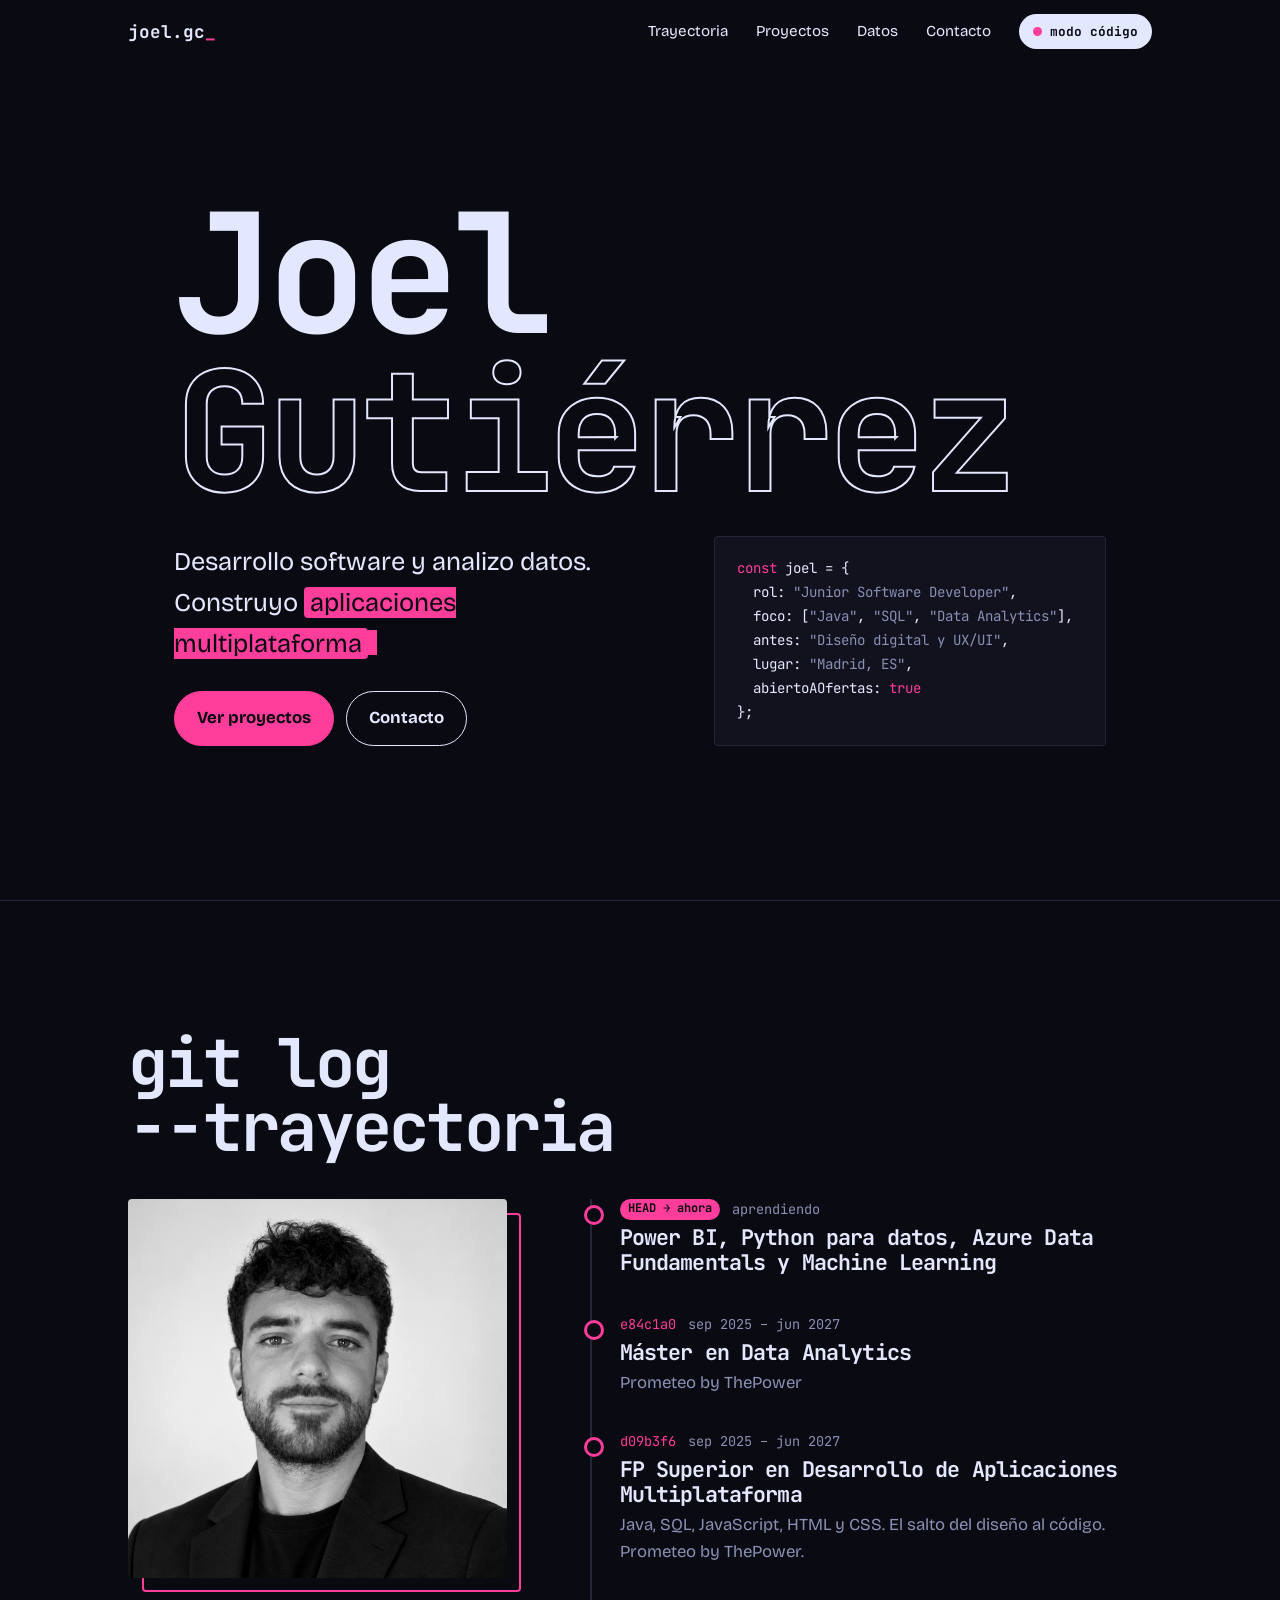
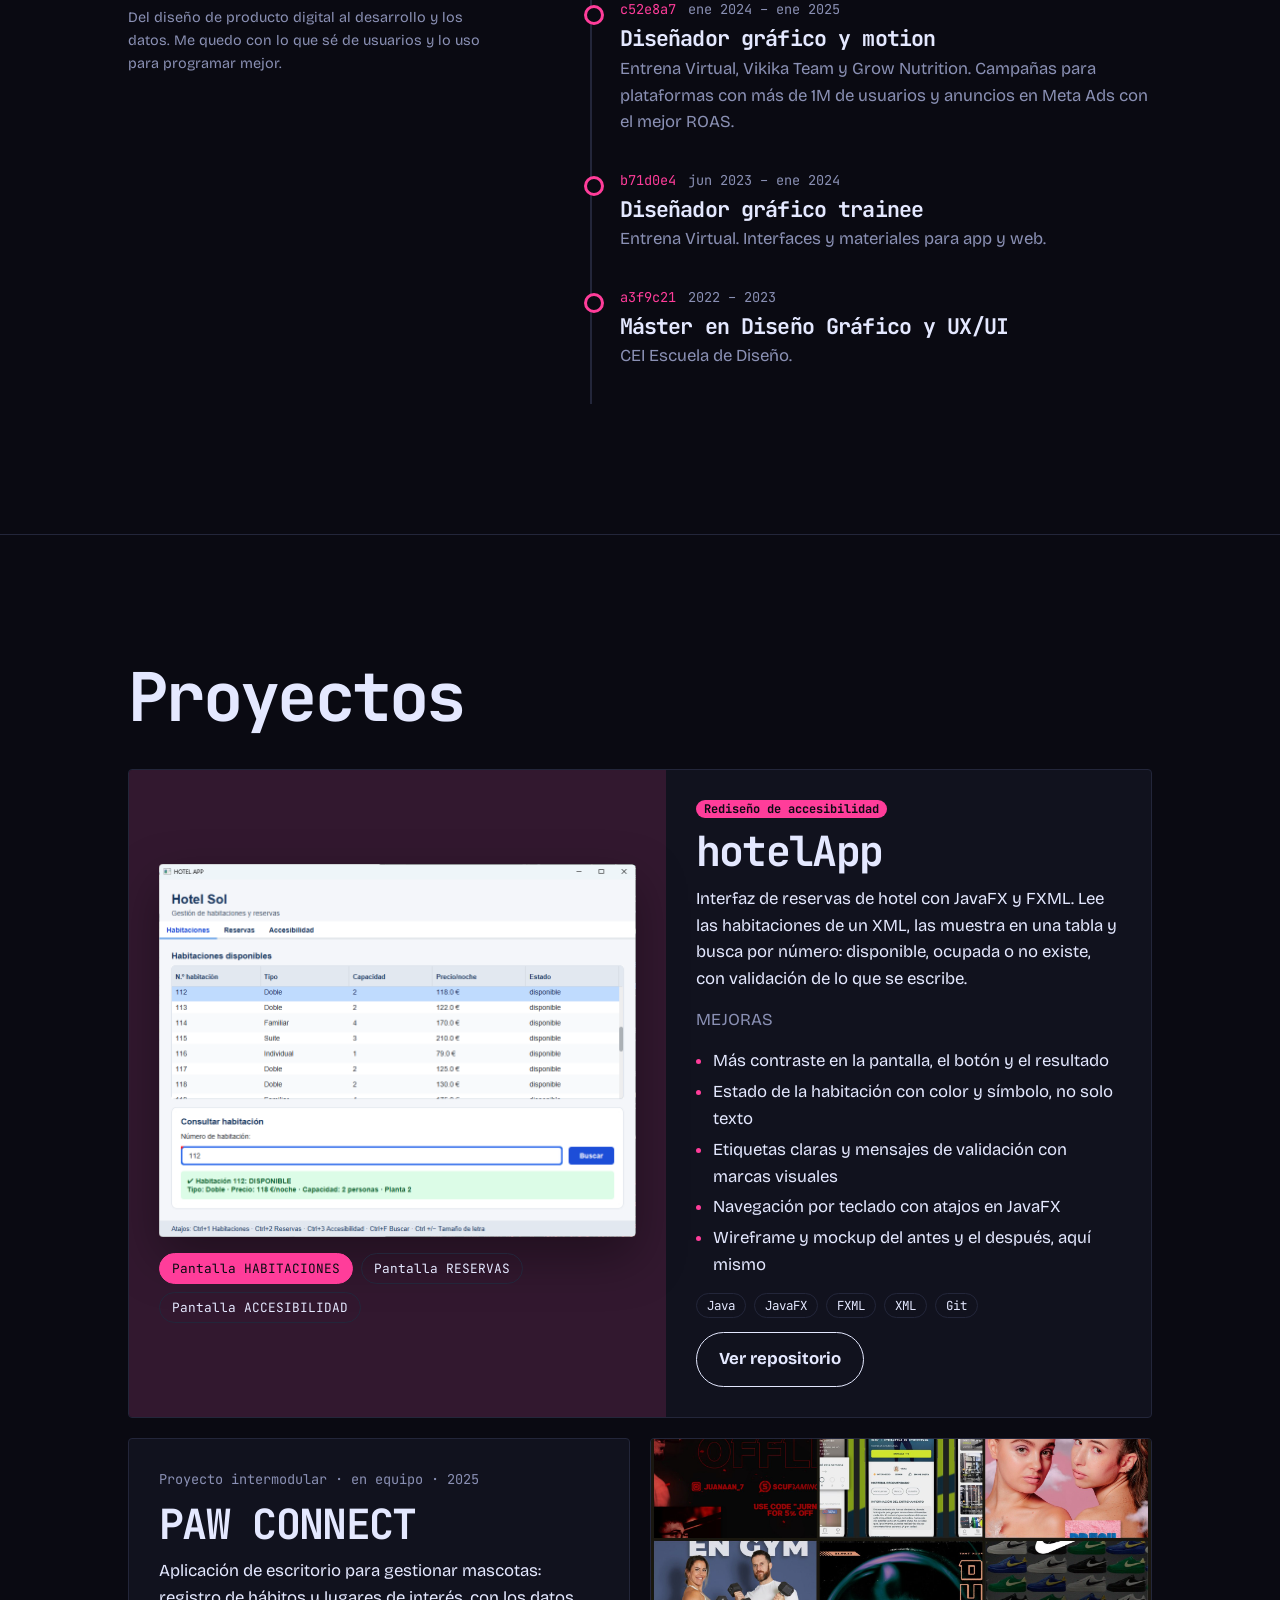
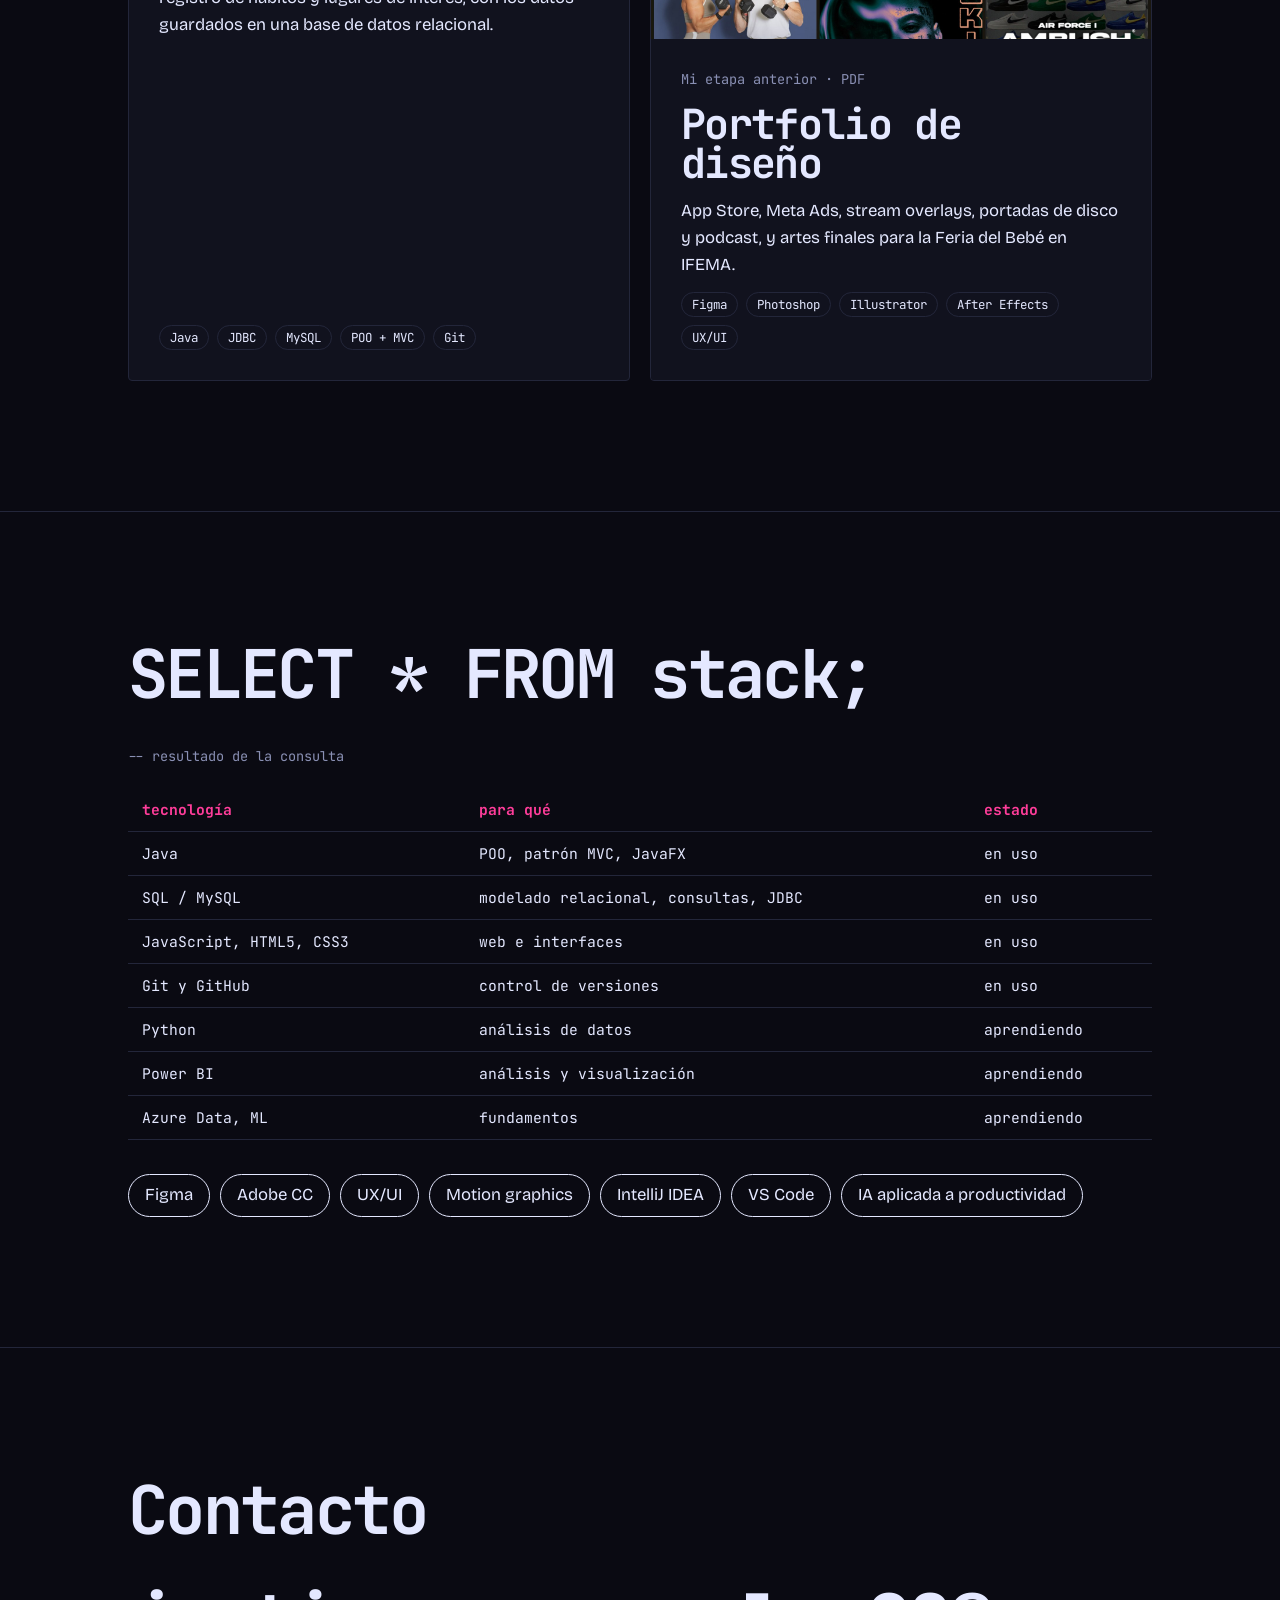
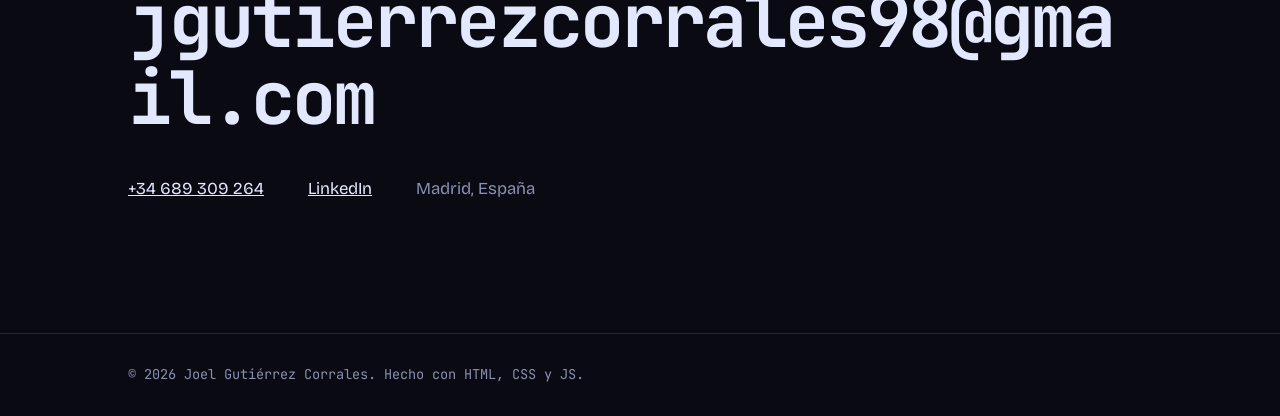
==== commit b21d135c: "Change heading from '¿Hablamos?' to 'Contacto'" ====
--- a/index.html
+++ b/index.html
@@ -128,12 +128,12 @@
 </div></section>
 
 <section id="contacto"><div class="wrap">
-  <h2>¿Hablamos?</h2>
+  <h2>Contacto</h2>
   <a class="mail" data-cur="Escribir" href="mailto:jgutierrezcorrales98@gmail.com">jgutierrezcorrales98@gmail.com</a>
   <div class="cl"><a href="tel:+34689309264">+34 689 309 264</a><a href="https://www.linkedin.com/in/joel-gutierrez-corrales/" target="_blank" rel="noopener">LinkedIn</a><span class="mut">Madrid, España</span></div>
 </div></section>
 </main>
-<footer><div class="wrap mono mut">© 2026 Joel Gutiérrez Corrales. Hecho a mano con HTML, CSS y JS.</div></footer>
+<footer><div class="wrap mono mut">© 2026 Joel Gutiérrez Corrales. Hecho con HTML, CSS y JS.</div></footer>
 
 <script src="js/main.js"></script>
 </body>
